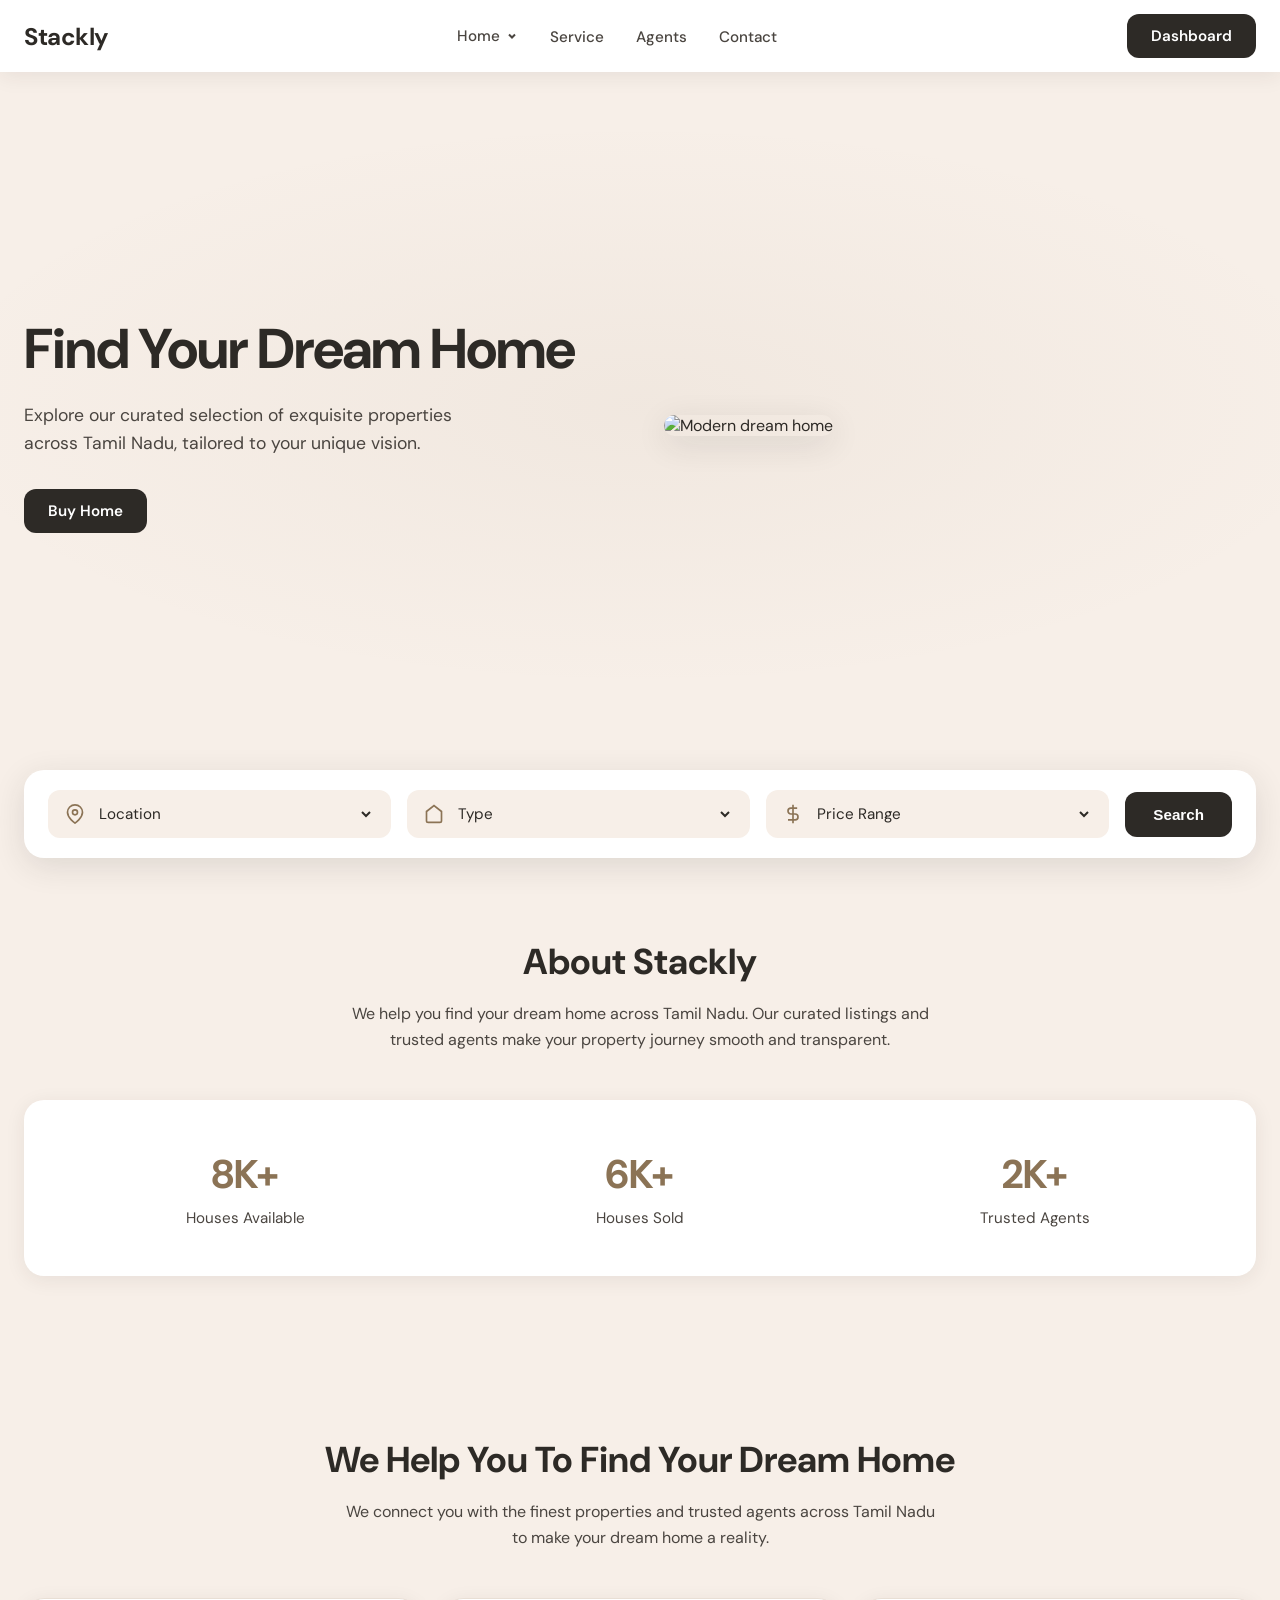
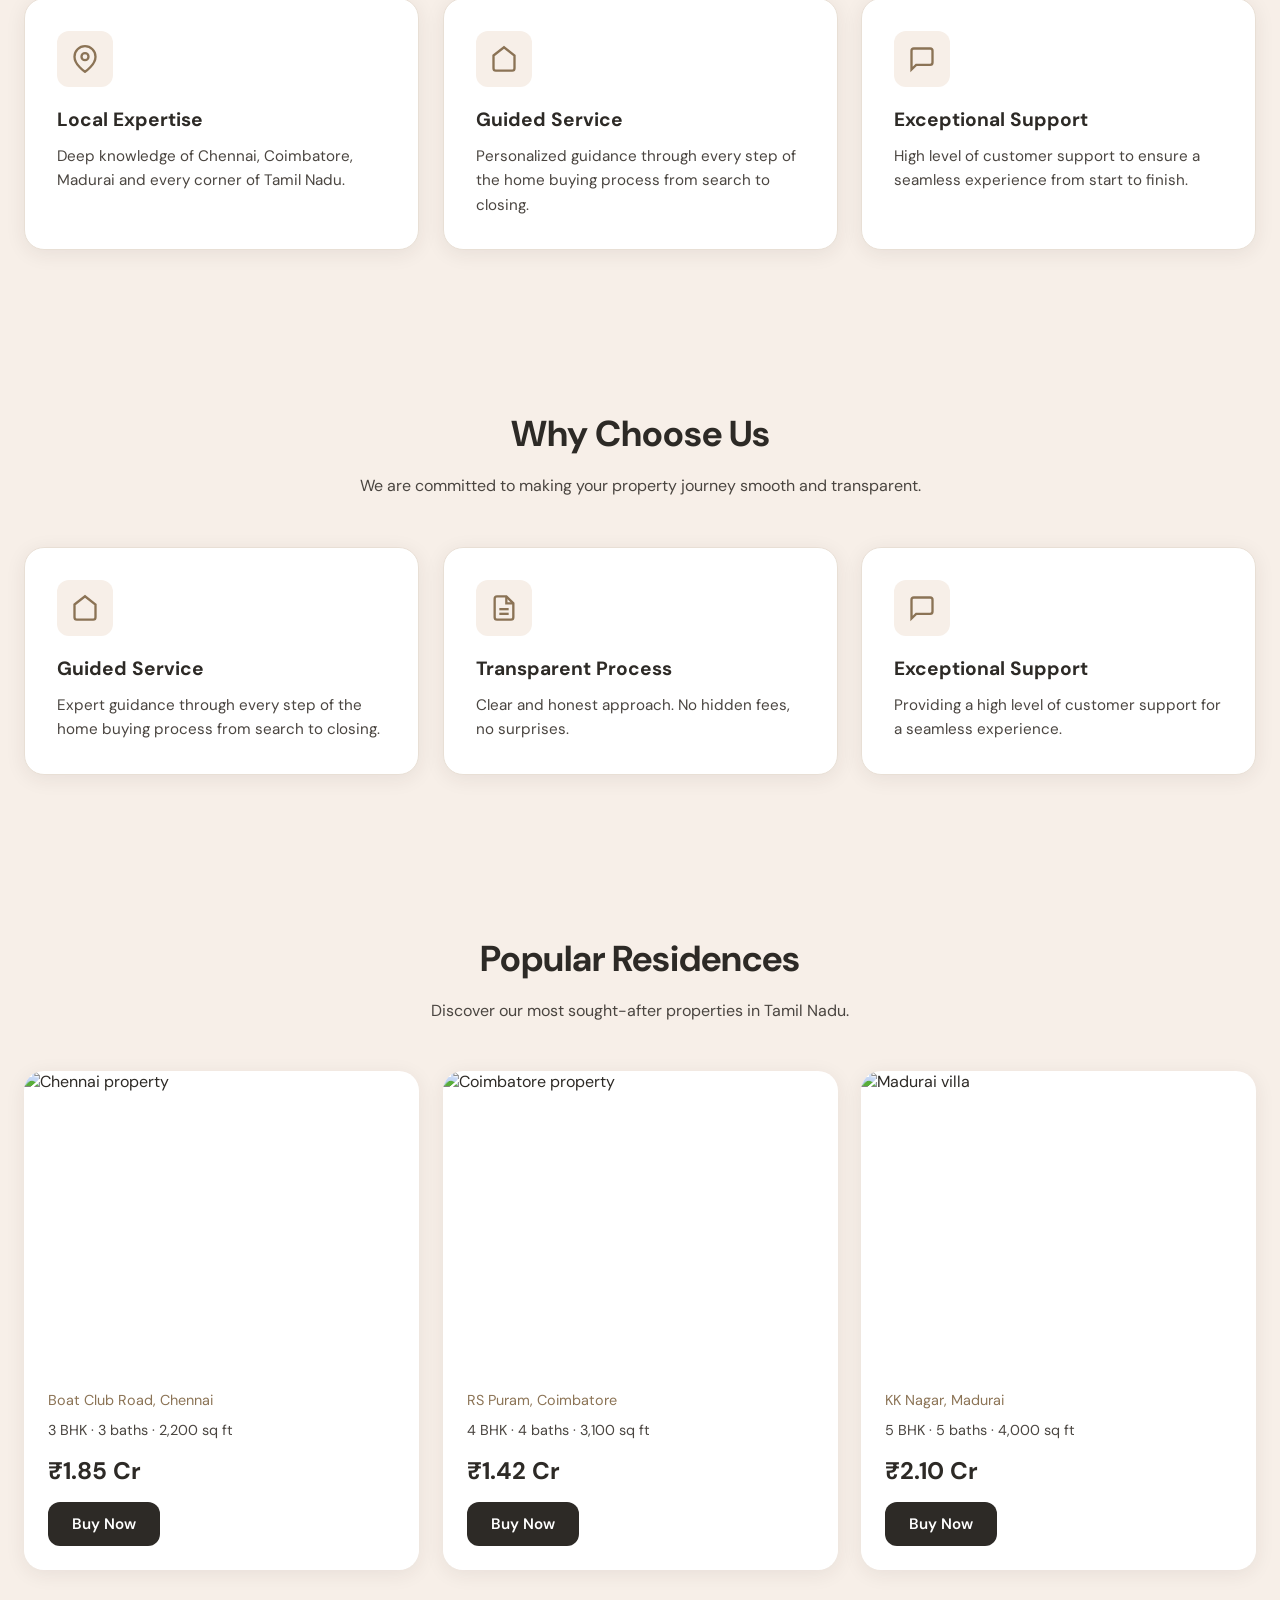
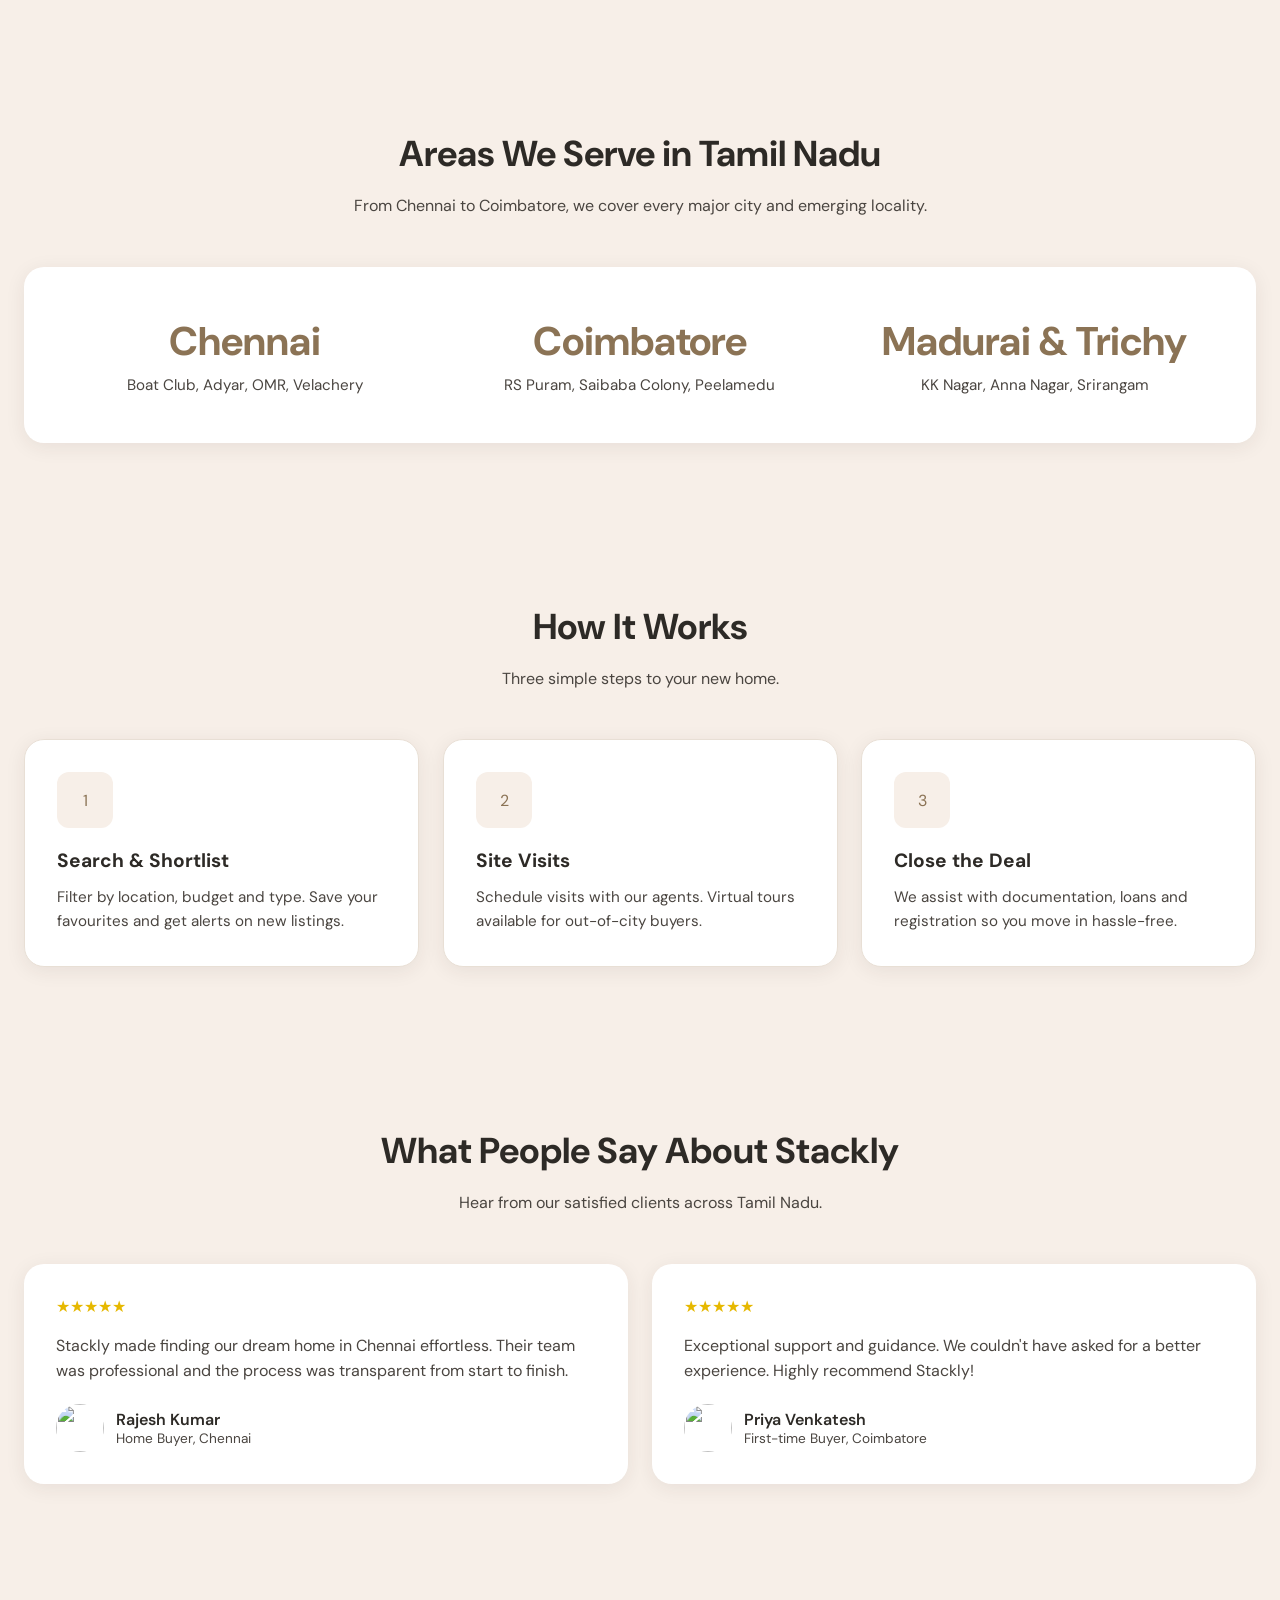
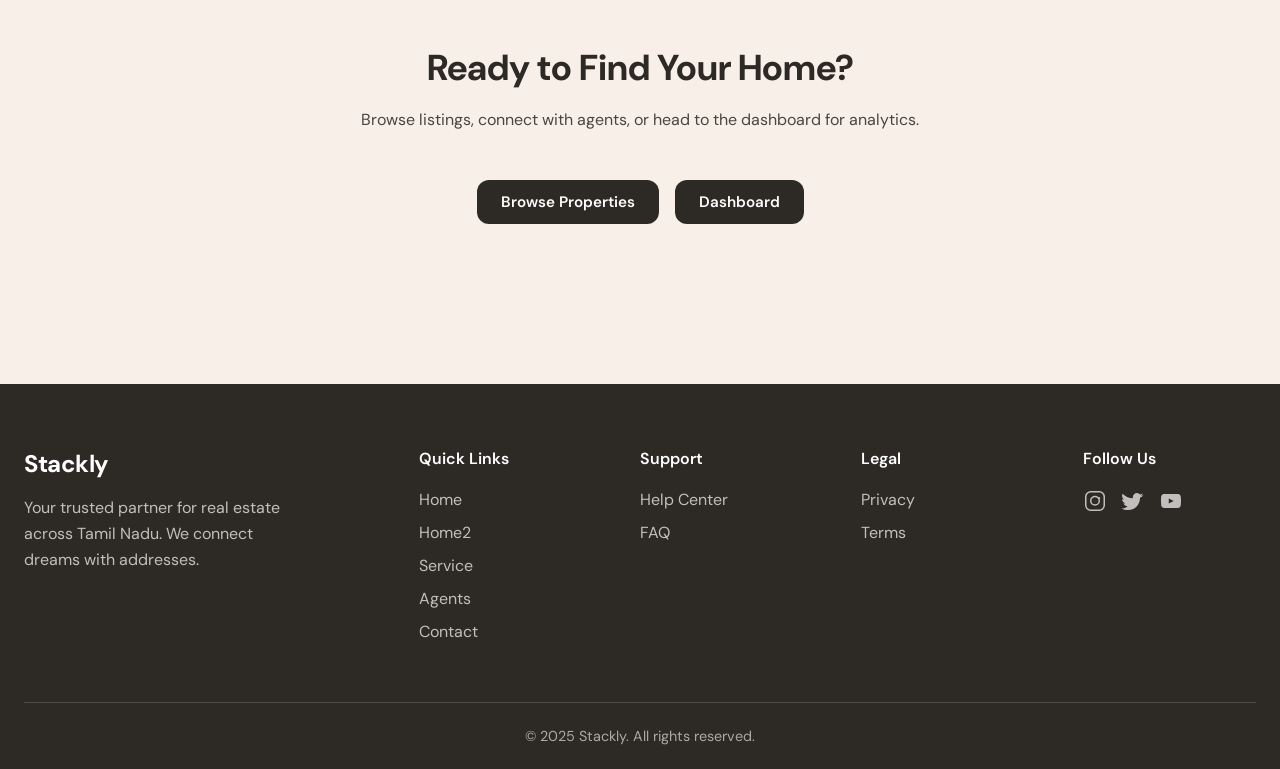
==== index.html @ 7dcb899b "initial commit" ====
<!DOCTYPE html>
<html lang="en">
<head>
  <meta charset="UTF-8">
  <meta name="viewport" content="width=device-width, initial-scale=1.0">
  <title>Stackly</title>
  <link rel="stylesheet" href="css/styles.css">
</head>
<body>
  <header class="header">
    <nav class="nav-container">
      <a href="index.html" class="logo">Stackly</a>
      <ul class="nav-links">
        <li class="nav-dropdown">
          <button type="button" class="nav-dropdown-trigger" aria-expanded="false" aria-haspopup="true">
            Home
            <svg width="12" height="12" viewBox="0 0 12 12" fill="none" stroke="currentColor" stroke-width="2">
              <path d="M3 4.5L6 7.5L9 4.5"/>
            </svg>
          </button>
          <ul class="nav-dropdown-menu" role="menu">
            <li><a href="index.html" role="menuitem">Home</a></li>
            <li><a href="home2.html" role="menuitem">Home2</a></li>
          </ul>
        </li>
        <li><a href="service.html">Service</a></li>
        <li><a href="agents.html">Agents</a></li>
        <li><a href="contact.html">Contact</a></li>
      </ul>
      <div class="nav-actions">
        <a href="dashboard.html" class="btn-primary">Dashboard</a>
      </div>
      <button type="button" class="menu-toggle" aria-label="Menu">
        <span></span><span></span><span></span>
      </button>
    </nav>
  </header>

  <main>
    <section class="hero" id="hero">
      <div class="hero-content">
        <h1>Find Your Dream Home</h1>
        <p>Explore our curated selection of exquisite properties across Tamil Nadu, tailored to your unique vision.</p>
        <a href="service.html" class="btn-primary">Buy Home</a>
      </div>
      <div class="hero-image-wrap">
        <img src="https://images.unsplash.com/photo-1600596542815-ffad4c1539a9?w=800&auto=format&fit=crop" alt="Modern dream home">
      </div>
    </section>

    <div class="search-bar-wrap">
      <div class="search-bar">
        <div class="field">
          <svg width="20" height="20" viewBox="0 0 24 24" fill="none" stroke="currentColor" stroke-width="2">
            <path d="M21 10c0 7-9 13-9 13s-9-6-9-13a9 9 0 0 1 18 0z"/><circle cx="12" cy="10" r="3"/>
          </svg>
          <select aria-label="Location">
            <option value="">Location</option>
            <option>Chennai</option>
            <option>Coimbatore</option>
            <option>Madurai</option>
            <option>Trichy</option>
            <option>Salem</option>
            <option>Erode</option>
          </select>
        </div>
        <div class="field">
          <svg width="20" height="20" viewBox="0 0 24 24" fill="none" stroke="currentColor" stroke-width="2">
            <path d="M3 9l9-7 9 7v11a2 2 0 0 1-2 2H5a2 2 0 0 1-2-2z"/>
          </svg>
          <select aria-label="Type">
            <option value="">Type</option>
            <option>House</option>
            <option>Apartment</option>
            <option>Villa</option>
          </select>
        </div>
        <div class="field">
          <svg width="20" height="20" viewBox="0 0 24 24" fill="none" stroke="currentColor" stroke-width="2">
            <line x1="12" y1="1" x2="12" y2="23"/><path d="M17 5H9.5a3.5 3.5 0 0 0 0 7h5a3.5 3.5 0 0 1 0 7H6"/>
          </svg>
          <select aria-label="Price Range">
            <option value="">Price Range</option>
            <option>₹25 Lakh - ₹50 Lakh</option>
            <option>₹50 Lakh - ₹1 Cr</option>
            <option>₹1 Cr - ₹2 Cr</option>
            <option>₹2 Cr+</option>
          </select>
        </div>
        <button type="button" class="btn-primary btn-search">Search</button>
      </div>
    </div>

    <section class="section reveal" id="about">
      <h2 class="section-title">About Stackly</h2>
      <p class="section-desc">We help you find your dream home across Tamil Nadu. Our curated listings and trusted agents make your property journey smooth and transparent.</p>
      <div class="stats-section">
        <div class="stat-item">
          <div class="stat-number">8K+</div>
          <div class="stat-label">Houses Available</div>
        </div>
        <div class="stat-item">
          <div class="stat-number">6K+</div>
          <div class="stat-label">Houses Sold</div>
        </div>
        <div class="stat-item">
          <div class="stat-number">2K+</div>
          <div class="stat-label">Trusted Agents</div>
        </div>
      </div>
    </section>

    <section class="section reveal" id="help">
      <h2 class="section-title">We Help You To Find Your Dream Home</h2>
      <p class="section-desc">We connect you with the finest properties and trusted agents across Tamil Nadu to make your dream home a reality.</p>
      <div class="features-grid">
        <div class="feature-card">
          <div class="icon-wrap">
            <svg width="28" height="28" viewBox="0 0 24 24" fill="none" stroke="currentColor" stroke-width="2">
              <path d="M21 10c0 7-9 13-9 13s-9-6-9-13a9 9 0 0 1 18 0z"/><circle cx="12" cy="10" r="3"/>
            </svg>
          </div>
          <h3>Local Expertise</h3>
          <p>Deep knowledge of Chennai, Coimbatore, Madurai and every corner of Tamil Nadu.</p>
        </div>
        <div class="feature-card">
          <div class="icon-wrap">
            <svg width="28" height="28" viewBox="0 0 24 24" fill="none" stroke="currentColor" stroke-width="2">
              <path d="M3 9l9-7 9 7v11a2 2 0 0 1-2 2H5a2 2 0 0 1-2-2z"/>
            </svg>
          </div>
          <h3>Guided Service</h3>
          <p>Personalized guidance through every step of the home buying process from search to closing.</p>
        </div>
        <div class="feature-card">
          <div class="icon-wrap">
            <svg width="28" height="28" viewBox="0 0 24 24" fill="none" stroke="currentColor" stroke-width="2">
              <path d="M21 15a2 2 0 0 1-2 2H7l-4 4V5a2 2 0 0 1 2-2h14a2 2 0 0 1 2 2z"/>
            </svg>
          </div>
          <h3>Exceptional Support</h3>
          <p>High level of customer support to ensure a seamless experience from start to finish.</p>
        </div>
      </div>
    </section>

    <section class="section reveal" id="why">
      <h2 class="section-title">Why Choose Us</h2>
      <p class="section-desc">We are committed to making your property journey smooth and transparent.</p>
      <div class="features-grid">
        <div class="feature-card">
          <div class="icon-wrap">
            <svg width="28" height="28" viewBox="0 0 24 24" fill="none" stroke="currentColor" stroke-width="2">
              <path d="M3 9l9-7 9 7v11a2 2 0 0 1-2 2H5a2 2 0 0 1-2-2z"/>
            </svg>
          </div>
          <h3>Guided Service</h3>
          <p>Expert guidance through every step of the home buying process from search to closing.</p>
        </div>
        <div class="feature-card">
          <div class="icon-wrap">
            <svg width="28" height="28" viewBox="0 0 24 24" fill="none" stroke="currentColor" stroke-width="2">
              <path d="M14 2H6a2 2 0 0 0-2 2v16a2 2 0 0 0 2 2h12a2 2 0 0 0 2-2V8z"/><path d="M14 2v6h6"/><path d="M16 13H8"/><path d="M16 17H8"/>
            </svg>
          </div>
          <h3>Transparent Process</h3>
          <p>Clear and honest approach. No hidden fees, no surprises.</p>
        </div>
        <div class="feature-card">
          <div class="icon-wrap">
            <svg width="28" height="28" viewBox="0 0 24 24" fill="none" stroke="currentColor" stroke-width="2">
              <path d="M21 15a2 2 0 0 1-2 2H7l-4 4V5a2 2 0 0 1 2-2h14a2 2 0 0 1 2 2z"/>
            </svg>
          </div>
          <h3>Exceptional Support</h3>
          <p>Providing a high level of customer support for a seamless experience.</p>
        </div>
      </div>
    </section>

    <section class="section reveal" id="residences">
      <h2 class="section-title">Popular Residences</h2>
      <p class="section-desc">Discover our most sought-after properties in Tamil Nadu.</p>
      <div class="properties-grid">
        <article class="property-card">
          <div class="img-wrap">
            <img src="https://images.unsplash.com/photo-1613490493576-7fde63acd811?w=600&auto=format&fit=crop" alt="Chennai property">
          </div>
          <div class="content">
            <div class="location">Boat Club Road, Chennai</div>
            <div class="specs">3 BHK · 3 baths · 2,200 sq ft</div>
            <div class="price">₹1.85 Cr</div>
            <a href="service.html" class="btn-primary">Buy Now</a>
          </div>
        </article>
        <article class="property-card">
          <div class="img-wrap">
            <img src="https://images.unsplash.com/photo-1600585154340-be6161a56a0c?w=600&auto=format&fit=crop" alt="Coimbatore property">
          </div>
          <div class="content">
            <div class="location">RS Puram, Coimbatore</div>
            <div class="specs">4 BHK · 4 baths · 3,100 sq ft</div>
            <div class="price">₹1.42 Cr</div>
            <a href="service.html" class="btn-primary">Buy Now</a>
          </div>
        </article>
        <article class="property-card">
          <div class="img-wrap">
            <img src="https://images.unsplash.com/photo-1600047509807-ba8f99d2cdde?w=600&auto=format&fit=crop" alt="Madurai villa">
          </div>
          <div class="content">
            <div class="location">KK Nagar, Madurai</div>
            <div class="specs">5 BHK · 5 baths · 4,000 sq ft</div>
            <div class="price">₹2.10 Cr</div>
            <a href="service.html" class="btn-primary">Buy Now</a>
          </div>
        </article>
      </div>
    </section>

    <section class="section reveal" id="areas">
      <h2 class="section-title">Areas We Serve in Tamil Nadu</h2>
      <p class="section-desc">From Chennai to Coimbatore, we cover every major city and emerging locality.</p>
      <div class="stats-section">
        <div class="stat-item">
          <div class="stat-number">Chennai</div>
          <div class="stat-label">Boat Club, Adyar, OMR, Velachery</div>
        </div>
        <div class="stat-item">
          <div class="stat-number">Coimbatore</div>
          <div class="stat-label">RS Puram, Saibaba Colony, Peelamedu</div>
        </div>
        <div class="stat-item">
          <div class="stat-number">Madurai & Trichy</div>
          <div class="stat-label">KK Nagar, Anna Nagar, Srirangam</div>
        </div>
      </div>
    </section>

    <section class="section reveal" id="how-it-works">
      <h2 class="section-title">How It Works</h2>
      <p class="section-desc">Three simple steps to your new home.</p>
      <div class="features-grid">
        <div class="feature-card">
          <div class="icon-wrap">1</div>
          <h3>Search & Shortlist</h3>
          <p>Filter by location, budget and type. Save your favourites and get alerts on new listings.</p>
        </div>
        <div class="feature-card">
          <div class="icon-wrap">2</div>
          <h3>Site Visits</h3>
          <p>Schedule visits with our agents. Virtual tours available for out-of-city buyers.</p>
        </div>
        <div class="feature-card">
          <div class="icon-wrap">3</div>
          <h3>Close the Deal</h3>
          <p>We assist with documentation, loans and registration so you move in hassle-free.</p>
        </div>
      </div>
    </section>

    <section class="section reveal" id="testimonials">
      <h2 class="section-title">What People Say About Stackly</h2>
      <p class="section-desc">Hear from our satisfied clients across Tamil Nadu.</p>
      <div class="testimonials-grid">
        <div class="testimonial-card">
          <div class="stars">★★★★★</div>
          <p>Stackly made finding our dream home in Chennai effortless. Their team was professional and the process was transparent from start to finish.</p>
          <div class="author">
            <img src="https://images.unsplash.com/photo-1507003211169-0a1dd7228f2d?w=96&h=96&fit=crop&crop=face" alt="">
            <div>
              <div class="name">Rajesh Kumar</div>
              <div class="role">Home Buyer, Chennai</div>
            </div>
          </div>
        </div>
        <div class="testimonial-card">
          <div class="stars">★★★★★</div>
          <p>Exceptional support and guidance. We couldn't have asked for a better experience. Highly recommend Stackly!</p>
          <div class="author">
            <img src="https://images.unsplash.com/photo-1494790108377-be9c29b29330?w=96&h=96&fit=crop&crop=face" alt="">
            <div>
              <div class="name">Priya Venkatesh</div>
              <div class="role">First-time Buyer, Coimbatore</div>
            </div>
          </div>
        </div>
      </div>
    </section>

    <section class="section reveal" id="cta">
      <h2 class="section-title">Ready to Find Your Home?</h2>
      <p class="section-desc">Browse listings, connect with agents, or head to the dashboard for analytics.</p>
      <div style="display: flex; gap: 16px; justify-content: center; flex-wrap: wrap;">
        <a href="service.html" class="btn-primary">Browse Properties</a>
        <a href="dashboard.html" class="btn-primary">Dashboard</a>
      </div>
    </section>
  </main>

  <footer class="footer">
    <div class="footer-inner">
      <div class="footer-grid">
        <div class="footer-brand">
          <a href="index.html" class="logo">Stackly</a>
          <p>Your trusted partner for real estate across Tamil Nadu. We connect dreams with addresses.</p>
        </div>
        <div class="footer-col">
          <h4>Quick Links</h4>
          <ul>
            <li><a href="index.html">Home</a></li>
            <li><a href="home2.html">Home2</a></li>
            <li><a href="service.html">Service</a></li>
            <li><a href="agents.html">Agents</a></li>
            <li><a href="contact.html">Contact</a></li>
          </ul>
        </div>
        <div class="footer-col">
          <h4>Support</h4>
          <ul>
            <li><a href="contact.html">Help Center</a></li>
            <li><a href="contact.html">FAQ</a></li>
          </ul>
        </div>
        <div class="footer-col">
          <h4>Legal</h4>
          <ul>
            <li><a href="404.html">Privacy</a></li>
            <li><a href="404.html">Terms</a></li>
          </ul>
        </div>
          <div class="footer-col">
            <h4>Follow Us</h4>
            <div class="footer-social">
              <a href="404.html" title="Instagram" class="social-icon" style="margin-right:10px;">
                <svg width="24" height="24" fill="currentColor" viewBox="0 0 24 24"><path d="M7.75 2h8.5A5.75 5.75 0 0 1 22 7.75v8.5A5.75 5.75 0 0 1 16.25 22h-8.5A5.75 5.75 0 0 1 2 16.25v-8.5A5.75 5.75 0 0 1 7.75 2zm0 1.5A4.25 4.25 0 0 0 3.5 7.75v8.5A4.25 4.25 0 0 0 7.75 20.5h8.5A4.25 4.25 0 0 0 20.5 16.25v-8.5A4.25 4.25 0 0 0 16.25 3.5h-8.5zm4.25 3.25a5 5 0 1 1 0 10 5 5 0 0 1 0-10zm0 1.5a3.5 3.5 0 1 0 0 7 3.5 3.5 0 0 0 0-7zm5.25.75a1 1 0 1 1-2 0 1 1 0 0 1 2 0z"/></svg>
              </a>
              <a href="404.html" title="Twitter" class="social-icon" style="margin-right:10px;">
                <svg width="24" height="24" fill="currentColor" viewBox="0 0 24 24"><path d="M22.46 6c-.77.35-1.6.59-2.47.7a4.3 4.3 0 0 0 1.88-2.37c-.83.5-1.75.87-2.72 1.07A4.28 4.28 0 0 0 16.11 4c-2.37 0-4.29 1.92-4.29 4.29 0 .34.04.67.11.99C7.69 9.13 4.07 7.38 1.64 4.7c-.37.64-.58 1.38-.58 2.17 0 1.5.76 2.82 1.92 3.59-.71-.02-1.38-.22-1.97-.54v.05c0 2.1 1.5 3.85 3.5 4.25-.37.1-.76.16-1.16.16-.28 0-.55-.03-.81-.08.56 1.74 2.18 3.01 4.1 3.05A8.6 8.6 0 0 1 2 19.54c-.56 0-1.11-.03-1.65-.1A12.13 12.13 0 0 0 7.29 21c7.55 0 11.69-6.26 11.69-11.69 0-.18-.01-.36-.02-.54A8.18 8.18 0 0 0 22.46 6z"/></svg>
              </a>
              <a href="404.html" title="YouTube" class="social-icon">
                <svg width="24" height="24" fill="currentColor" viewBox="0 0 24 24"><path d="M21.8 8.001s-.2-1.4-.8-2c-.7-.8-1.5-.8-1.9-.9C15.6 4.999 12 5 12 5h-.1s-3.6-.001-7.1.101c-.4.1-1.2.1-1.9.9-.6.6-.8 2-.8 2S2 9.6 2 11.2v1.6c0 1.6.2 3.2.2 3.2s.2 1.4.8 2c.7.8 1.5.8 1.9.9 3.5.1 7.1.1 7.1.1s3.6 0 7.1-.1c.4-.1 1.2-.1 1.9-.9.6-.6.8-2 .8-2s.2-1.6.2-3.2v-1.6c0-1.6-.2-3.2-.2-3.2zM9.75 14.5v-5l5 2.5-5 2.5z"/></svg>
              </a>
            </div>
          </div>
      </div>
      <div class="footer-bottom">
        &copy; 2025 Stackly. All rights reserved.
      </div>
    </div>
  </footer>

  <script src="js/main.js"></script>
</body>
</html>
---- css/styles.css ----
/* Stackly Real Estate - Main Styles with Advanced Animations */
@import url('https://fonts.googleapis.com/css2?family=DM+Sans:wght@400;500;600;700&display=swap');

:root {
  --color-bg: #F7EFE8;
  --color-white: #ffffff;
  --color-dark: #2d2a26;
  --color-dark-soft: #4a4540;
  --color-accent: #8b7355;
  --color-border: #e8dfd5;
  --shadow-soft: 0 4px 20px rgba(45, 42, 38, 0.08);
  --shadow-medium: 0 8px 32px rgba(45, 42, 38, 0.12);
  --radius: 12px;
  --radius-lg: 20px;
  --transition: 0.4s cubic-bezier(0.4, 0, 0.2, 1);
}

* {
  margin: 0;
  padding: 0;
  box-sizing: border-box;
}

html {
  scroll-behavior: smooth;
}

body {
  font-family: 'DM Sans', sans-serif;
  background: var(--color-bg);
  color: var(--color-dark);
  overflow-x: hidden;
}

/* ========== HEADER & NAV ========== */
.header {
  position: fixed;
  top: 0;
  left: 0;
  right: 0;
  z-index: 1000;
  background: var(--color-white);
  box-shadow: var(--shadow-soft);
  transform: translateY(0);
  transition: transform var(--transition), box-shadow var(--transition);
}

.header.hidden {
  transform: translateY(-100%);
}

.header.scrolled {
  box-shadow: var(--shadow-medium);
}

.nav-container {
  max-width: 1280px;
  margin: 0 auto;
  padding: 0 24px;
  display: flex;
  align-items: center;
  justify-content: space-between;
  height: 72px;
}

.logo {
  font-size: 1.5rem;
  font-weight: 700;
  color: var(--color-dark);
  text-decoration: none;
  letter-spacing: -0.02em;
  transition: transform var(--transition), color var(--transition);
}

.logo:hover {
  color: var(--color-accent);
  transform: scale(1.02);
}

.nav-links {
  display: flex;
  align-items: center;
  gap: 32px;
  list-style: none;
}

.nav-links a {
  text-decoration: none;
  color: var(--color-dark-soft);
  font-weight: 500;
  font-size: 0.95rem;
  position: relative;
  transition: color var(--transition);
}

.nav-links a::after {
  content: '';
  position: absolute;
  bottom: -4px;
  left: 0;
  width: 0;
  height: 2px;
  background: var(--color-accent);
  transition: width var(--transition);
}

.nav-links a:hover {
  color: var(--color-dark);
}

.nav-links a:hover::after {
  width: 100%;
}

/* Dropdown */
.nav-dropdown {
  position: relative;
}

.nav-dropdown-trigger {
  display: flex;
  align-items: center;
  gap: 6px;
  cursor: pointer;
  background: none;
  border: none;
  font-family: inherit;
  font-size: 0.95rem;
  font-weight: 500;
  color: var(--color-dark-soft);
}

.nav-dropdown-trigger svg {
  transition: transform var(--transition);
}

.nav-dropdown.open .nav-dropdown-trigger svg {
  transform: rotate(180deg);
}

.nav-dropdown-menu {
  position: absolute;
  top: 100%;
  left: 0;
  margin-top: 8px;
  min-width: 160px;
  background: var(--color-white);
  border-radius: var(--radius);
  box-shadow: var(--shadow-medium);
  padding: 8px 0;
  opacity: 0;
  visibility: hidden;
  transform: translateY(-10px);
  transition: opacity var(--transition), transform var(--transition), visibility var(--transition);
  list-style: none;
}

.nav-dropdown.open .nav-dropdown-menu {
  opacity: 1;
  visibility: visible;
  transform: translateY(0);
}

.nav-dropdown-menu a {
  display: block;
  padding: 10px 20px;
  color: var(--color-dark-soft);
  text-decoration: none;
  transition: background 0.2s, color 0.2s;
}

.nav-dropdown-menu a:hover {
  background: var(--color-bg);
  color: var(--color-dark);
}

.nav-actions {
  display: flex;
  align-items: center;
  gap: 16px;
}

.icon-btn {
  width: 40px;
  height: 40px;
  border: none;
  background: var(--color-bg);
  border-radius: 50%;
  cursor: pointer;
  display: flex;
  align-items: center;
  justify-content: center;
  transition: transform var(--transition), background var(--transition);
}

.icon-btn:hover {
  background: var(--color-accent);
  color: var(--color-white);
  transform: scale(1.08);
}

.btn-primary {
  display: inline-flex;
  align-items: center;
  justify-content: center;
  padding: 12px 24px;
  background: var(--color-dark);
  color: var(--color-white) !important;
  font-weight: 600;
  font-size: 0.95rem;
  border: none;
  border-radius: var(--radius);
  cursor: pointer;
  text-decoration: none;
  transition: transform var(--transition), box-shadow var(--transition), background var(--transition);
}

.btn-primary:hover {
  background: var(--color-dark-soft);
  transform: translateY(-2px);
  box-shadow: var(--shadow-medium);
}

/* Mobile menu */
.menu-toggle {
  display: none;
  flex-direction: column;
  gap: 6px;
  background: none;
  border: none;
  cursor: pointer;
  padding: 8px;
}

.menu-toggle span {
  width: 24px;
  height: 2px;
  background: var(--color-dark);
  transition: transform var(--transition), opacity var(--transition);
}

.menu-toggle.active span:nth-child(1) {
  transform: rotate(45deg) translate(5px, 5px);
}

.menu-toggle.active span:nth-child(2) {
  opacity: 0;
}

.menu-toggle.active span:nth-child(3) {
  transform: rotate(-45deg) translate(5px, -5px);
}

/* ========== HERO ========== */
.hero {
  min-height: 90vh;
  display: grid;
  grid-template-columns: 1fr 1fr;
  align-items: center;
  gap: 48px;
  max-width: 1280px;
  margin: 0 auto;
  padding: 120px 24px 80px;
  position: relative;
}

.hero-content {
  animation: fadeSlideUp 1s cubic-bezier(0.4, 0, 0.2, 1) forwards;
}

.hero-content h1 {
  font-size: clamp(2.5rem, 5vw, 3.5rem);
  font-weight: 700;
  line-height: 1.15;
  color: var(--color-dark);
  margin-bottom: 20px;
  letter-spacing: -0.02em;
  opacity: 0;
  animation: fadeSlideUp 0.8s 0.2s cubic-bezier(0.4, 0, 0.2, 1) forwards;
}

.hero-content p {
  font-size: 1.1rem;
  color: var(--color-dark-soft);
  line-height: 1.6;
  margin-bottom: 32px;
  max-width: 480px;
  opacity: 0;
  animation: fadeSlideUp 0.8s 0.4s cubic-bezier(0.4, 0, 0.2, 1) forwards;
}

.hero-content .btn-primary {
  opacity: 0;
  animation: fadeSlideUp 0.8s 0.6s cubic-bezier(0.4, 0, 0.2, 1) forwards;
}

.hero-image-wrap {
  position: relative;
  animation: fadeSlideLeft 1s 0.3s cubic-bezier(0.4, 0, 0.2, 1) forwards;
  opacity: 0;
}

.hero-image-wrap img {
  width: 100%;
  height: auto;
  border-radius: var(--radius-lg);
  box-shadow: var(--shadow-medium);
  object-fit: cover;
}

@keyframes fadeSlideUp {
  from {
    opacity: 0;
    transform: translateY(30px);
  }
  to {
    opacity: 1;
    transform: translateY(0);
  }
}

@keyframes fadeSlideLeft {
  from {
    opacity: 0;
    transform: translateX(40px);
  }
  to {
    opacity: 1;
    transform: translateX(0);
  }
}

/* ========== SEARCH BAR ========== */
.search-bar-wrap {
  max-width: 1280px;
  margin: -40px auto 0;
  padding: 0 24px;
  position: relative;
  z-index: 10;
  animation: floatUp 0.8s 0.8s cubic-bezier(0.4, 0, 0.2, 1) forwards;
  opacity: 0;
}

@keyframes floatUp {
  from {
    opacity: 0;
    transform: translateY(20px);
  }
  to {
    opacity: 1;
    transform: translateY(0);
  }
}

.search-bar {
  display: flex;
  align-items: center;
  gap: 16px;
  background: var(--color-white);
  padding: 20px 24px;
  border-radius: var(--radius-lg);
  box-shadow: var(--shadow-medium);
  flex-wrap: wrap;
}

.search-bar .field {
  flex: 1;
  min-width: 140px;
  display: flex;
  align-items: center;
  gap: 10px;
  padding: 12px 16px;
  background: var(--color-bg);
  border-radius: var(--radius);
  border: 1px solid transparent;
  transition: border-color var(--transition), box-shadow var(--transition);
}

.search-bar .field:focus-within {
  border-color: var(--color-accent);
  box-shadow: 0 0 0 3px rgba(139, 115, 85, 0.15);
}

.search-bar .field svg {
  flex-shrink: 0;
  color: var(--color-accent);
}

.search-bar .field select,
.search-bar .field input {
  flex: 1;
  border: none;
  background: none;
  font-family: inherit;
  font-size: 0.95rem;
  color: var(--color-dark);
  outline: none;
}

.search-bar .btn-search {
  padding: 14px 28px;
  white-space: nowrap;
}

/* ========== SECTIONS ========== */
.section {
  max-width: 1280px;
  margin: 0 auto;
  padding: 80px 24px;
}

.section-title {
  font-size: clamp(1.75rem, 3vw, 2.25rem);
  font-weight: 700;
  color: var(--color-dark);
  margin-bottom: 16px;
  text-align: center;
}

.section-desc {
  text-align: center;
  color: var(--color-dark-soft);
  max-width: 600px;
  margin: 0 auto 48px;
  line-height: 1.6;
}

/* Stats section */
.stats-section {
  background: var(--color-white);
  border-radius: var(--radius-lg);
  padding: 48px;
  display: grid;
  grid-template-columns: repeat(3, 1fr);
  gap: 48px;
  box-shadow: var(--shadow-soft);
}

.stat-item {
  text-align: center;
  animation: scaleIn 0.6s cubic-bezier(0.4, 0, 0.2, 1) backwards;
}

.stat-item:nth-child(1) { animation-delay: 0.1s; }
.stat-item:nth-child(2) { animation-delay: 0.2s; }
.stat-item:nth-child(3) { animation-delay: 0.3s; }

.stat-number {
  font-size: 2.5rem;
  font-weight: 700;
  color: var(--color-accent);
  margin-bottom: 8px;
}

.stat-label {
  font-size: 0.95rem;
  color: var(--color-dark-soft);
}

@keyframes scaleIn {
  from {
    opacity: 0;
    transform: scale(0.9);
  }
  to {
    opacity: 1;
    transform: scale(1);
  }
}

/* Why Choose Us - Cards */
.features-grid {
  display: grid;
  grid-template-columns: repeat(3, 1fr);
  gap: 24px;
}

.feature-card {
  background: var(--color-white);
  padding: 32px;
  border-radius: var(--radius-lg);
  box-shadow: var(--shadow-soft);
  transition: transform var(--transition), box-shadow var(--transition);
  border: 1px solid var(--color-border);
}

.feature-card:hover {
  transform: translateY(-8px);
  box-shadow: var(--shadow-medium);
}

.feature-card .icon-wrap {
  width: 56px;
  height: 56px;
  background: var(--color-bg);
  border-radius: var(--radius);
  display: flex;
  align-items: center;
  justify-content: center;
  margin-bottom: 20px;
  color: var(--color-accent);
}

.feature-card h3 {
  font-size: 1.2rem;
  margin-bottom: 12px;
  color: var(--color-dark);
}

.feature-card p {
  color: var(--color-dark-soft);
  line-height: 1.6;
  font-size: 0.95rem;
}

/* Property cards */
.properties-grid {
  display: grid;
  grid-template-columns: repeat(auto-fill, minmax(320px, 1fr));
  gap: 24px;
}

.property-card {
  background: var(--color-white);
  border-radius: var(--radius-lg);
  overflow: hidden;
  box-shadow: var(--shadow-soft);
  transition: transform var(--transition), box-shadow var(--transition);
}

.property-card:hover {
  transform: translateY(-6px) scale(1.02);
  box-shadow: var(--shadow-medium);
}

.property-card .img-wrap {
  position: relative;
  overflow: hidden;
  aspect-ratio: 4/3;
}

.property-card .img-wrap img {
  width: 100%;
  height: 100%;
  object-fit: cover;
  transition: transform 0.6s cubic-bezier(0.4, 0, 0.2, 1);
}

.property-card:hover .img-wrap img {
  transform: scale(1.08);
}

.property-card .content {
  padding: 24px;
}

.property-card .location {
  font-size: 0.9rem;
  color: var(--color-accent);
  margin-bottom: 12px;
}

.property-card .specs {
  display: flex;
  gap: 16px;
  margin-bottom: 16px;
  font-size: 0.9rem;
  color: var(--color-dark-soft);
}

.property-card .price {
  font-size: 1.5rem;
  font-weight: 700;
  color: var(--color-dark);
  margin-bottom: 16px;
}

/* Testimonials */
.testimonials-grid {
  display: grid;
  grid-template-columns: repeat(2, 1fr);
  gap: 24px;
}

.testimonial-card {
  background: var(--color-white);
  padding: 32px;
  border-radius: var(--radius-lg);
  box-shadow: var(--shadow-soft);
  transition: transform var(--transition);
}

.testimonial-card:hover {
  transform: translateY(-4px);
}

.testimonial-card .stars {
  color: #e6b800;
  margin-bottom: 16px;
}

.testimonial-card p {
  color: var(--color-dark-soft);
  line-height: 1.6;
  margin-bottom: 20px;
}

.testimonial-card .author {
  display: flex;
  align-items: center;
  gap: 12px;
}

.testimonial-card .author img {
  width: 48px;
  height: 48px;
  border-radius: 50%;
  object-fit: cover;
}

.testimonial-card .author .name {
  font-weight: 600;
  color: var(--color-dark);
}

.testimonial-card .author .role {
  font-size: 0.85rem;
  color: var(--color-dark-soft);
}

/* ========== FOOTER ========== */
.footer {
  background: var(--color-dark);
  color: var(--color-white);
  padding: 64px 24px 24px;
  margin-top: 80px;
}

.footer-inner {
  max-width: 1280px;
  margin: 0 auto;
}

.footer-grid {
  display: grid;
  grid-template-columns: 2fr 1fr 1fr 1fr 1fr;
  gap: 48px;
  margin-bottom: 48px;
}

.footer-brand .logo {
  color: var(--color-white);
  margin-bottom: 16px;
  display: inline-block;
}

.footer-brand p {
  color: rgba(255,255,255,0.7);
  line-height: 1.6;
  max-width: 280px;
}

.footer-col h4 {
  font-size: 1rem;
  font-weight: 600;
  margin-bottom: 20px;
  color: var(--color-white);
}

.footer-col ul {
  list-style: none;
}

.footer-col ul li {
  margin-bottom: 12px;
}

.footer-col a {
  color: rgba(255,255,255,0.7);
  text-decoration: none;
  transition: color var(--transition);
}

.footer-col a:hover {
  color: var(--color-white);
}

.footer-bottom {
  padding-top: 24px;
  border-top: 1px solid rgba(255,255,255,0.15);
  text-align: center;
  color: rgba(255,255,255,0.6);
  font-size: 0.9rem;
}

/* ========== DASHBOARD ========== */
.dashboard-page {
  padding-top: 100px;
  padding-bottom: 80px;
}

.dashboard-page h1 {
  text-align: center;
  margin-bottom: 48px;
  font-size: 2rem;
}

.charts-row {
  max-width: 1280px;
  margin: 0 auto;
  padding: 0 24px;
  display: grid;
  grid-template-columns: repeat(3, 1fr);
  gap: 24px;
}

.chart-card {
  background: var(--color-white);
  padding: 24px;
  border-radius: var(--radius-lg);
  box-shadow: var(--shadow-soft);
  height: 320px;
}

.chart-card h3 {
  font-size: 1.1rem;
  margin-bottom: 16px;
  color: var(--color-dark);
}

.chart-container {
  height: 240px;
  position: relative;
}

/* ========== 404 PAGE ========== */
.page-404 {
  min-height: 100vh;
  display: flex;
  flex-direction: column;
  align-items: center;
  justify-content: center;
  padding: 24px;
  text-align: center;
}

.page-404 h1 {
  font-size: clamp(4rem, 15vw, 8rem);
  color: var(--color-accent);
  margin-bottom: 16px;
  animation: pulse 2s ease-in-out infinite;
}

@keyframes pulse {
  0%, 100% { opacity: 1; }
  50% { opacity: 0.7; }
}

.page-404 p {
  font-size: 1.2rem;
  color: var(--color-dark-soft);
  margin-bottom: 32px;
}

/* ========== SCROLL ANIMATIONS ========== */
.reveal {
  opacity: 0;
  transform: translateY(30px);
  transition: opacity 0.8s cubic-bezier(0.4, 0, 0.2, 1), transform 0.8s cubic-bezier(0.4, 0, 0.2, 1);
}

.reveal.visible {
  opacity: 1;
  transform: translateY(0);
}

/* Staggered reveal delays */
.reveal.delay-1 { transition-delay: 0.1s; }
.reveal.delay-2 { transition-delay: 0.2s; }
.reveal.delay-3 { transition-delay: 0.3s; }
.reveal.delay-4 { transition-delay: 0.4s; }

/* Button press / ripple effect */
.btn-primary:active {
  transform: translateY(0) scale(0.98);
}

/* Hero background subtle animation */
.hero::before {
  content: '';
  position: absolute;
  top: 0;
  left: 0;
  right: 0;
  bottom: 0;
  background: radial-gradient(ellipse 80% 50% at 50% 50%, rgba(139, 115, 85, 0.06) 0%, transparent 70%);
  pointer-events: none;
  animation: bgPulse 8s ease-in-out infinite;
}

@keyframes bgPulse {
  0%, 100% { opacity: 1; }
  50% { opacity: 0.6; }
}

/* Card entrance when parent section is revealed */
.reveal .feature-card,
.reveal .property-card {
  opacity: 0;
}
.reveal.visible .feature-card,
.reveal.visible .property-card {
  animation: cardEntrance 0.6s cubic-bezier(0.34, 1.56, 0.64, 1) forwards;
}

.reveal.visible .feature-card:nth-child(1),
.reveal.visible .property-card:nth-child(1) { animation-delay: 0.1s; }
.reveal.visible .feature-card:nth-child(2),
.reveal.visible .property-card:nth-child(2) { animation-delay: 0.2s; }
.reveal.visible .feature-card:nth-child(3),
.reveal.visible .property-card:nth-child(3) { animation-delay: 0.3s; }
.reveal.visible .property-card:nth-child(4) { animation-delay: 0.4s; }

@keyframes cardEntrance {
  from {
    opacity: 0;
    transform: translateY(24px) rotateX(8deg);
  }
  to {
    opacity: 1;
    transform: translateY(0) rotateX(0);
  }
}

/* Image hover zoom with brightness */
.property-card .img-wrap::after {
  content: '';
  position: absolute;
  inset: 0;
  background: linear-gradient(to top, rgba(45, 42, 38, 0.2) 0%, transparent 50%);
  opacity: 0;
  transition: opacity var(--transition);
}

.property-card:hover .img-wrap::after {
  opacity: 1;
}

/* Focus visible for accessibility + animation */
a:focus-visible,
button:focus-visible {
  outline: 2px solid var(--color-accent);
  outline-offset: 2px;
}

/* Nav link underline draw animation on visible */
.reveal.visible .nav-links a::after {
  transition: width 0.5s cubic-bezier(0.4, 0, 0.2, 1);
}

/* Stat number count-up placeholder (can be driven by JS) */
.stat-number {
  display: inline-block;
  transition: transform 0.5s cubic-bezier(0.34, 1.56, 0.64, 1);
}

.stat-item:hover .stat-number {
  transform: scale(1.08);
}

/* ========== MEDIA QUERIES (from 320px) ========== */
@media (max-width: 320px) {
  .nav-container {
    padding: 0 12px;
  }
  .section, .hero {
    padding-left: 12px;
    padding-right: 12px;
  }
  .search-bar-wrap {
    padding: 0 12px;
  }
}

@media (max-width: 768px) {
  .menu-toggle {
    display: flex;
  }

  .nav-links {
    position: fixed;
    top: 72px;
    left: 0;
    right: 0;
    background: var(--color-white);
    flex-direction: column;
    padding: 24px;
    gap: 16px;
    box-shadow: var(--shadow-medium);
    transform: translateY(-120%);
    opacity: 0;
    visibility: hidden;
    transition: transform var(--transition), opacity var(--transition), visibility var(--transition);
  }

  .nav-links.open {
    transform: translateY(0);
    opacity: 1;
    visibility: visible;
  }

  .nav-actions .btn-primary {
    display: none;
  }

  .hero {
    grid-template-columns: 1fr;
    padding-top: 100px;
    text-align: center;
  }

  .hero-content p {
    margin-left: auto;
    margin-right: auto;
  }

  .hero-image-wrap {
    order: -1;
    max-height: 280px;
  }

  .hero-image-wrap img {
    max-height: 280px;
    object-fit: cover;
  }

  .search-bar {
    flex-direction: column;
  }

  .search-bar .field {
    width: 100%;
  }

  .search-bar .btn-search {
    width: 100%;
  }

  .stats-section {
    grid-template-columns: 1fr;
    gap: 32px;
    padding: 32px 24px;
  }

  .features-grid {
    grid-template-columns: 1fr;
  }

  .properties-grid {
    grid-template-columns: 1fr;
  }

  .testimonials-grid {
    grid-template-columns: 1fr;
  }

  .footer-grid {
    grid-template-columns: 1fr;
    gap: 32px;
    text-align: center;
  }

  .footer-brand p {
    margin: 0 auto;
  }

  .charts-row {
    grid-template-columns: 1fr;
  }

  .chart-card {
    height: 280px;
  }
}

@media (min-width: 769px) and (max-width: 1024px) {
  .hero {
    gap: 32px;
    padding: 100px 24px 60px;
  }

  .features-grid {
    grid-template-columns: repeat(2, 1fr);
  }

  .footer-grid {
    grid-template-columns: repeat(2, 1fr);
  }

  .charts-row {
    grid-template-columns: repeat(2, 1fr);
  }
}

@media (min-width: 1025px) {
  .nav-dropdown-menu {
    display: block;
  }
}
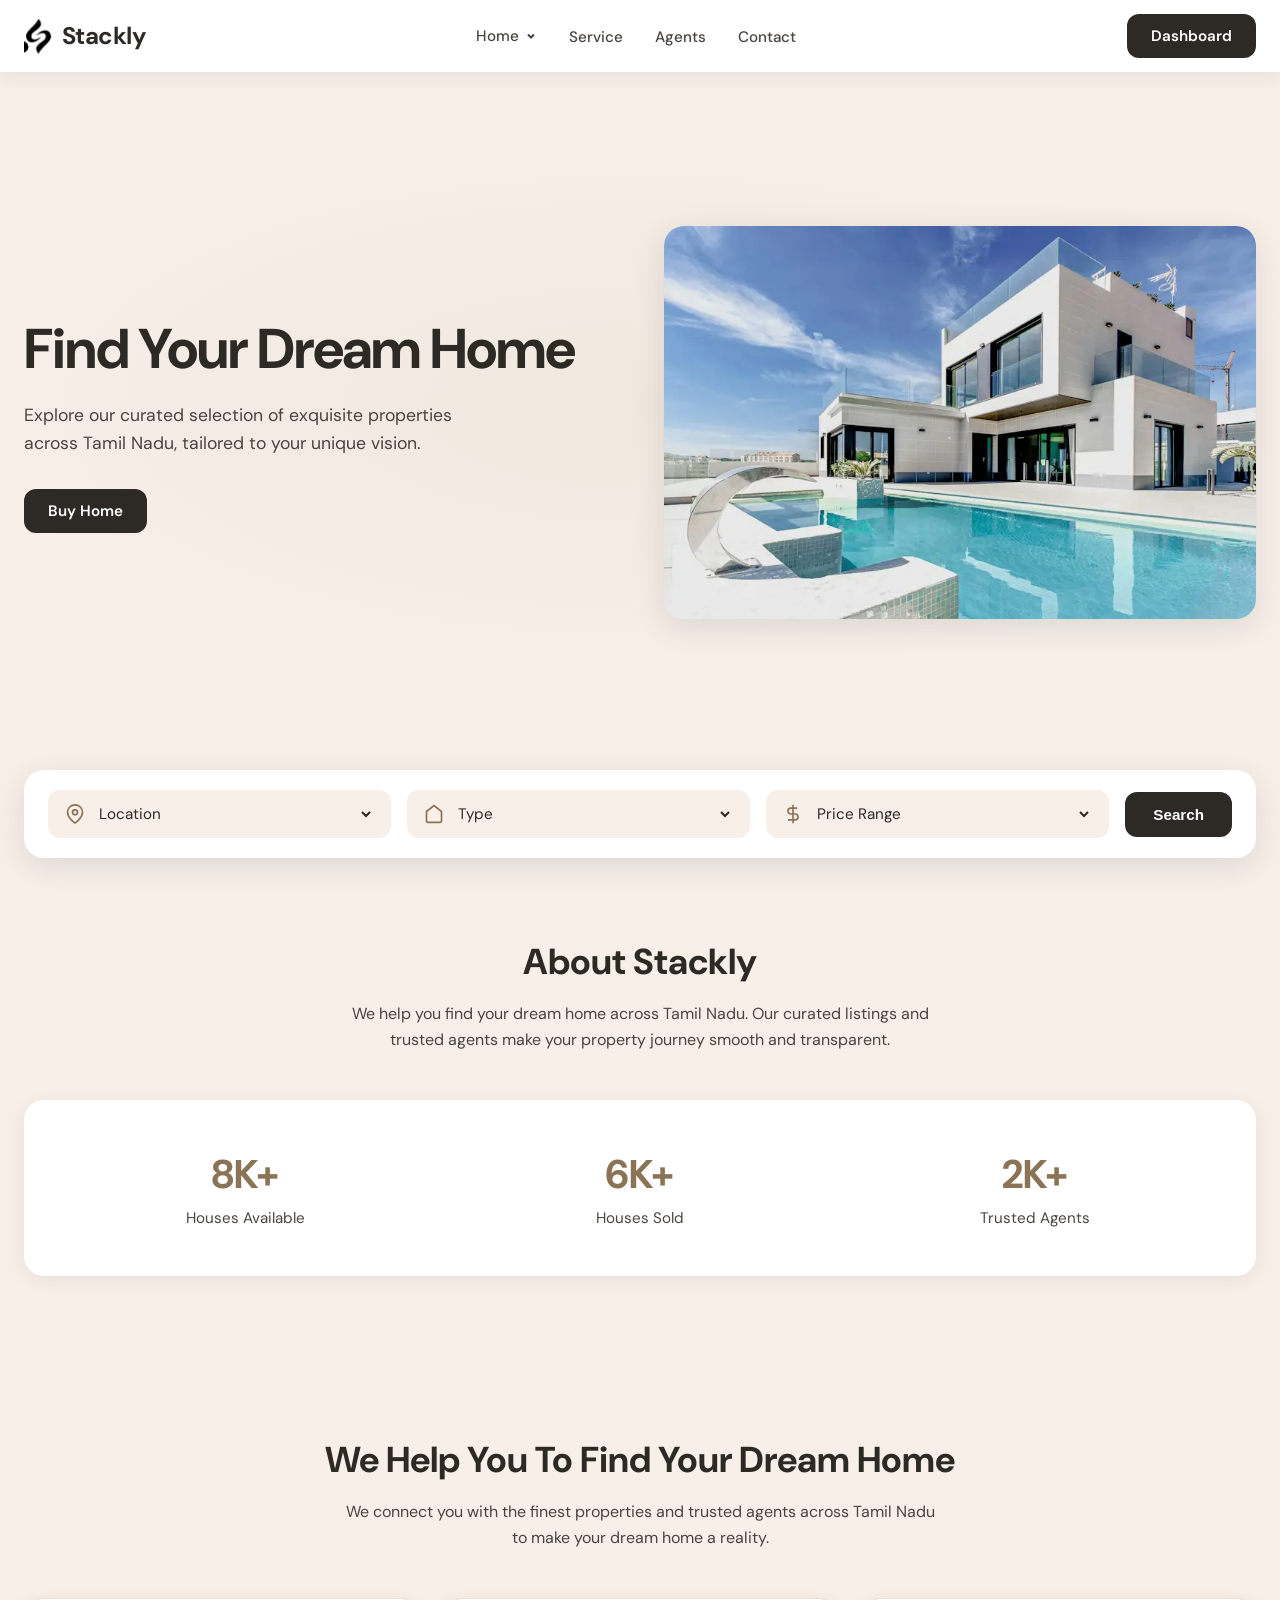
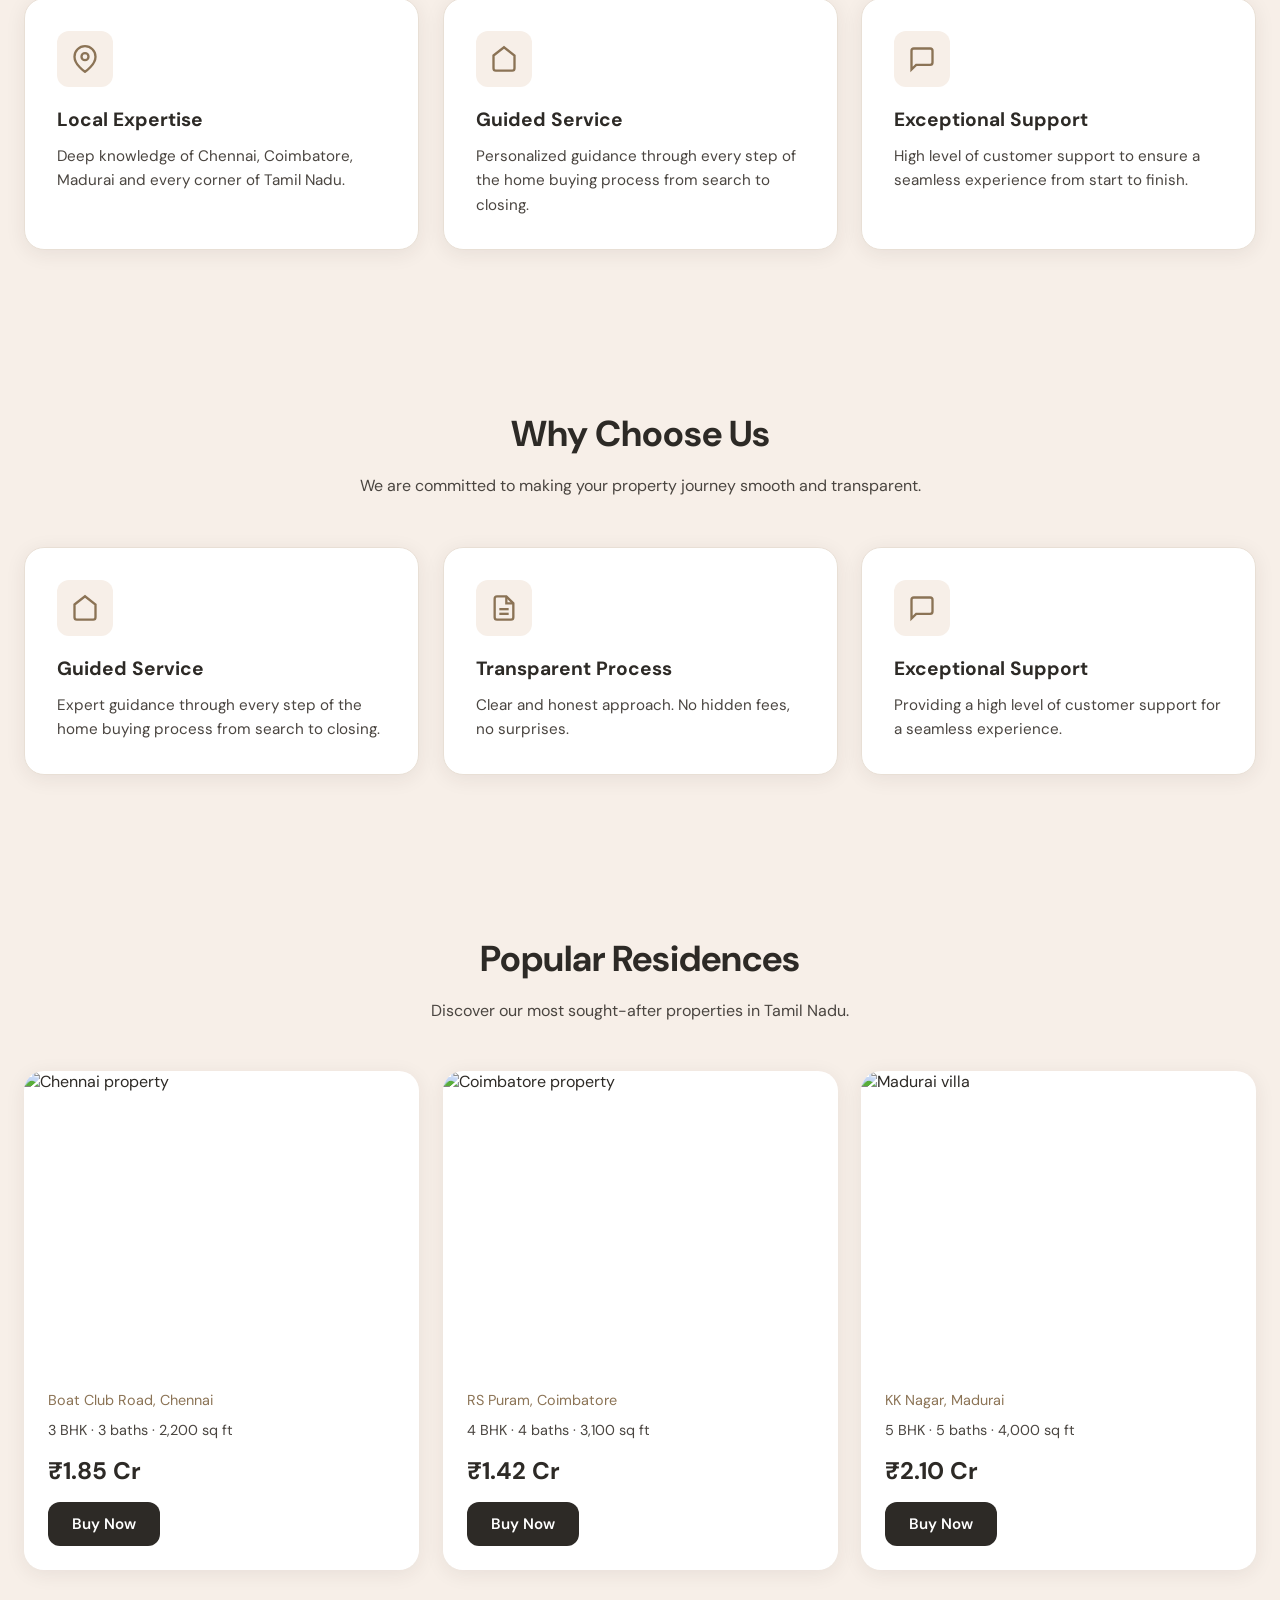
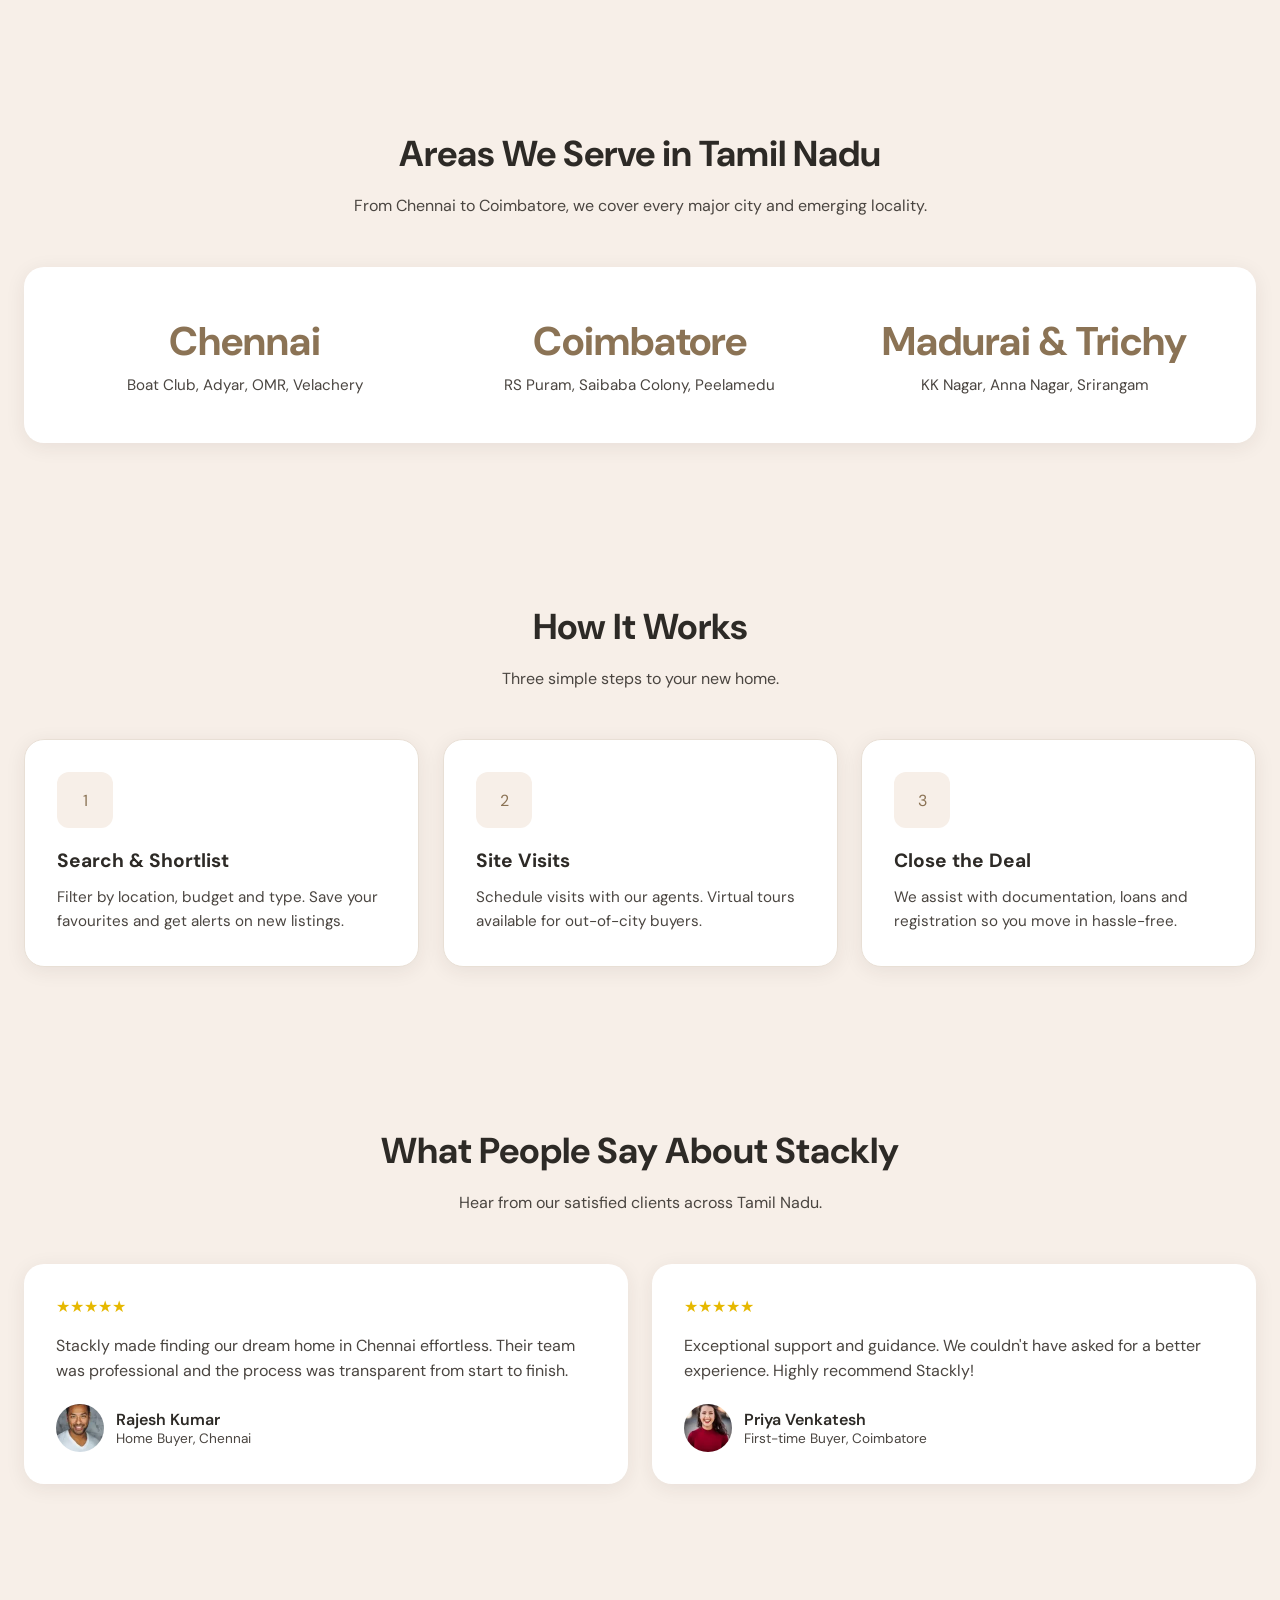
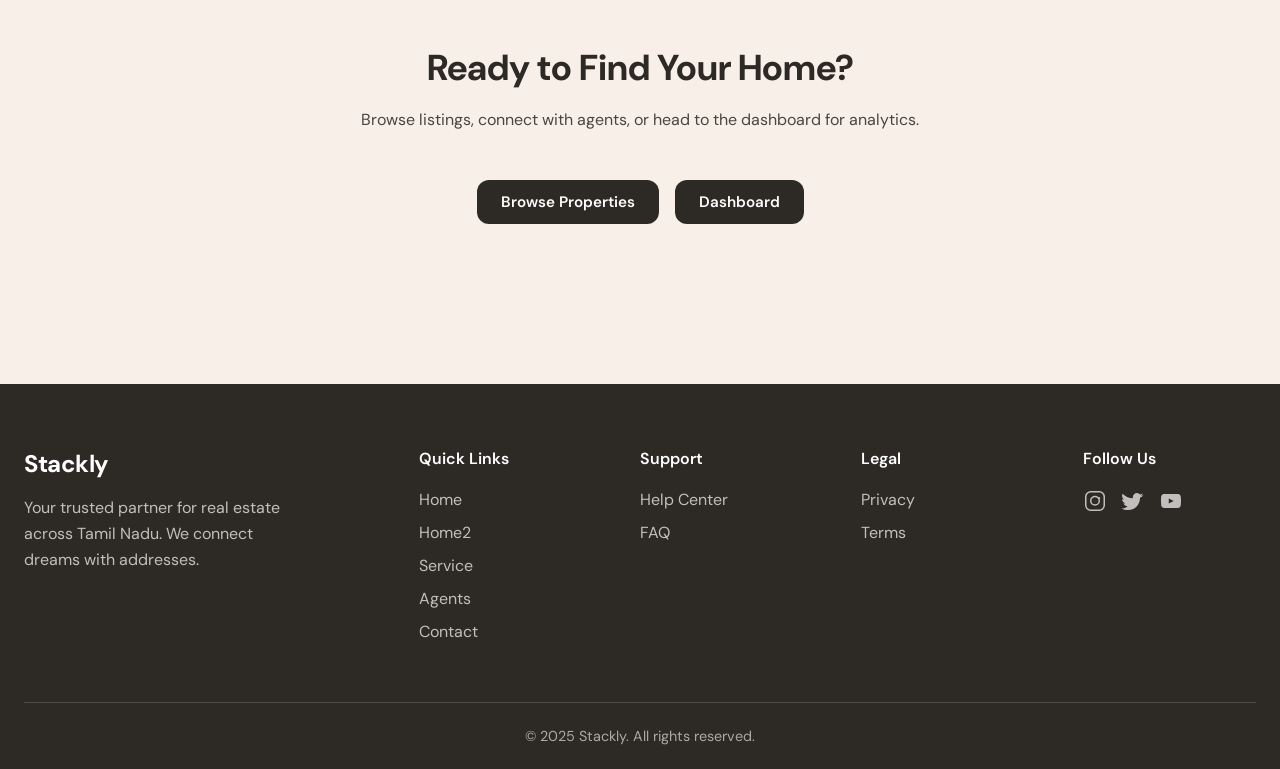
==== commit 70a14c26: "img alteration" ====
--- a/index.html
+++ b/index.html
@@ -9,7 +9,11 @@
 <body>
   <header class="header">
     <nav class="nav-container">
-      <a href="index.html" class="logo">Stackly</a>
+      <!-- logo block: image + company name grouped -->
+      <div class="logo-wrap">
+        <img src="assets/logo.png" alt="Stackly Logo" class="logo-img">
+        <a href="index.html" class="logo">Stackly</a>
+      </div>
       <ul class="nav-links">
         <li class="nav-dropdown">
           <button type="button" class="nav-dropdown-trigger" aria-expanded="false" aria-haspopup="true">
@@ -44,7 +48,7 @@
         <a href="service.html" class="btn-primary">Buy Home</a>
       </div>
       <div class="hero-image-wrap">
-        <img src="https://images.unsplash.com/photo-1600596542815-ffad4c1539a9?w=800&auto=format&fit=crop" alt="Modern dream home">
+        <img src="assets/img1.webp" alt="Modern dream home">
       </div>
     </section>
 
@@ -184,7 +188,7 @@
       <div class="properties-grid">
         <article class="property-card">
           <div class="img-wrap">
-            <img src="https://images.unsplash.com/photo-1613490493576-7fde63acd811?w=600&auto=format&fit=crop" alt="Chennai property">
+            <img src="assets/img2.webpimg1.webp" alt="Chennai property">
           </div>
           <div class="content">
             <div class="location">Boat Club Road, Chennai</div>
@@ -195,7 +199,7 @@
         </article>
         <article class="property-card">
           <div class="img-wrap">
-            <img src="https://images.unsplash.com/photo-1600585154340-be6161a56a0c?w=600&auto=format&fit=crop" alt="Coimbatore property">
+            <img src="assets/img3.webpimg1.webp" alt="Coimbatore property">
           </div>
           <div class="content">
             <div class="location">RS Puram, Coimbatore</div>
@@ -206,7 +210,7 @@
         </article>
         <article class="property-card">
           <div class="img-wrap">
-            <img src="https://images.unsplash.com/photo-1600047509807-ba8f99d2cdde?w=600&auto=format&fit=crop" alt="Madurai villa">
+            <img src="assets/img4.webpimg1.webp" alt="Madurai villa">
           </div>
           <div class="content">
             <div class="location">KK Nagar, Madurai</div>
@@ -267,7 +271,7 @@
           <div class="stars">★★★★★</div>
           <p>Stackly made finding our dream home in Chennai effortless. Their team was professional and the process was transparent from start to finish.</p>
           <div class="author">
-            <img src="https://images.unsplash.com/photo-1507003211169-0a1dd7228f2d?w=96&h=96&fit=crop&crop=face" alt="">
+            <img src="assets/img5.webp" alt="">
             <div>
               <div class="name">Rajesh Kumar</div>
               <div class="role">Home Buyer, Chennai</div>
@@ -278,7 +282,7 @@
           <div class="stars">★★★★★</div>
           <p>Exceptional support and guidance. We couldn't have asked for a better experience. Highly recommend Stackly!</p>
           <div class="author">
-            <img src="https://images.unsplash.com/photo-1494790108377-be9c29b29330?w=96&h=96&fit=crop&crop=face" alt="">
+            <img src="assets/img6.webp" alt="">
             <div>
               <div class="name">Priya Venkatesh</div>
               <div class="role">First-time Buyer, Coimbatore</div>
--- a/css/styles.css
+++ b/css/styles.css
@@ -63,6 +63,13 @@
   height: 72px;
 }
 
+/* logo styles */
+.logo-wrap {
+  display: flex;
+  align-items: center;
+  gap: 8px; /* small space between image and text */
+}
+
 .logo {
   font-size: 1.5rem;
   font-weight: 700;
@@ -70,6 +77,17 @@
   text-decoration: none;
   letter-spacing: -0.02em;
   transition: transform var(--transition), color var(--transition);
+}
+
+/* ensure logo image is not oversized */
+.logo-img {
+  max-height: 40px;
+  width: auto;
+  /* tint the logo to match the theme accent color
+     works best if the source is a monochrome icon; for full control
+     consider using an SVG where you can set fill="currentColor" */
+  filter: grayscale(1) brightness(0) sepia(1) saturate(500%) hue-rotate(20deg);
+  /* adjust the hue-rotate value if the color isn't perfect */
 }
 
 .logo:hover {
@@ -106,6 +124,11 @@
 
 .nav-links a:hover {
   color: var(--color-dark);
+}
+
+/* form error state */
+.input-error {
+  border-color: #e74c3c !important;
 }
 
 .nav-links a:hover::after {
@@ -654,6 +677,11 @@
   display: inline-block;
 }
 
+/* smaller logo size when used in footer */
+.footer .logo-img {
+  max-height: 30px;
+}
+
 .footer-brand p {
   color: rgba(255,255,255,0.7);
   line-height: 1.6;
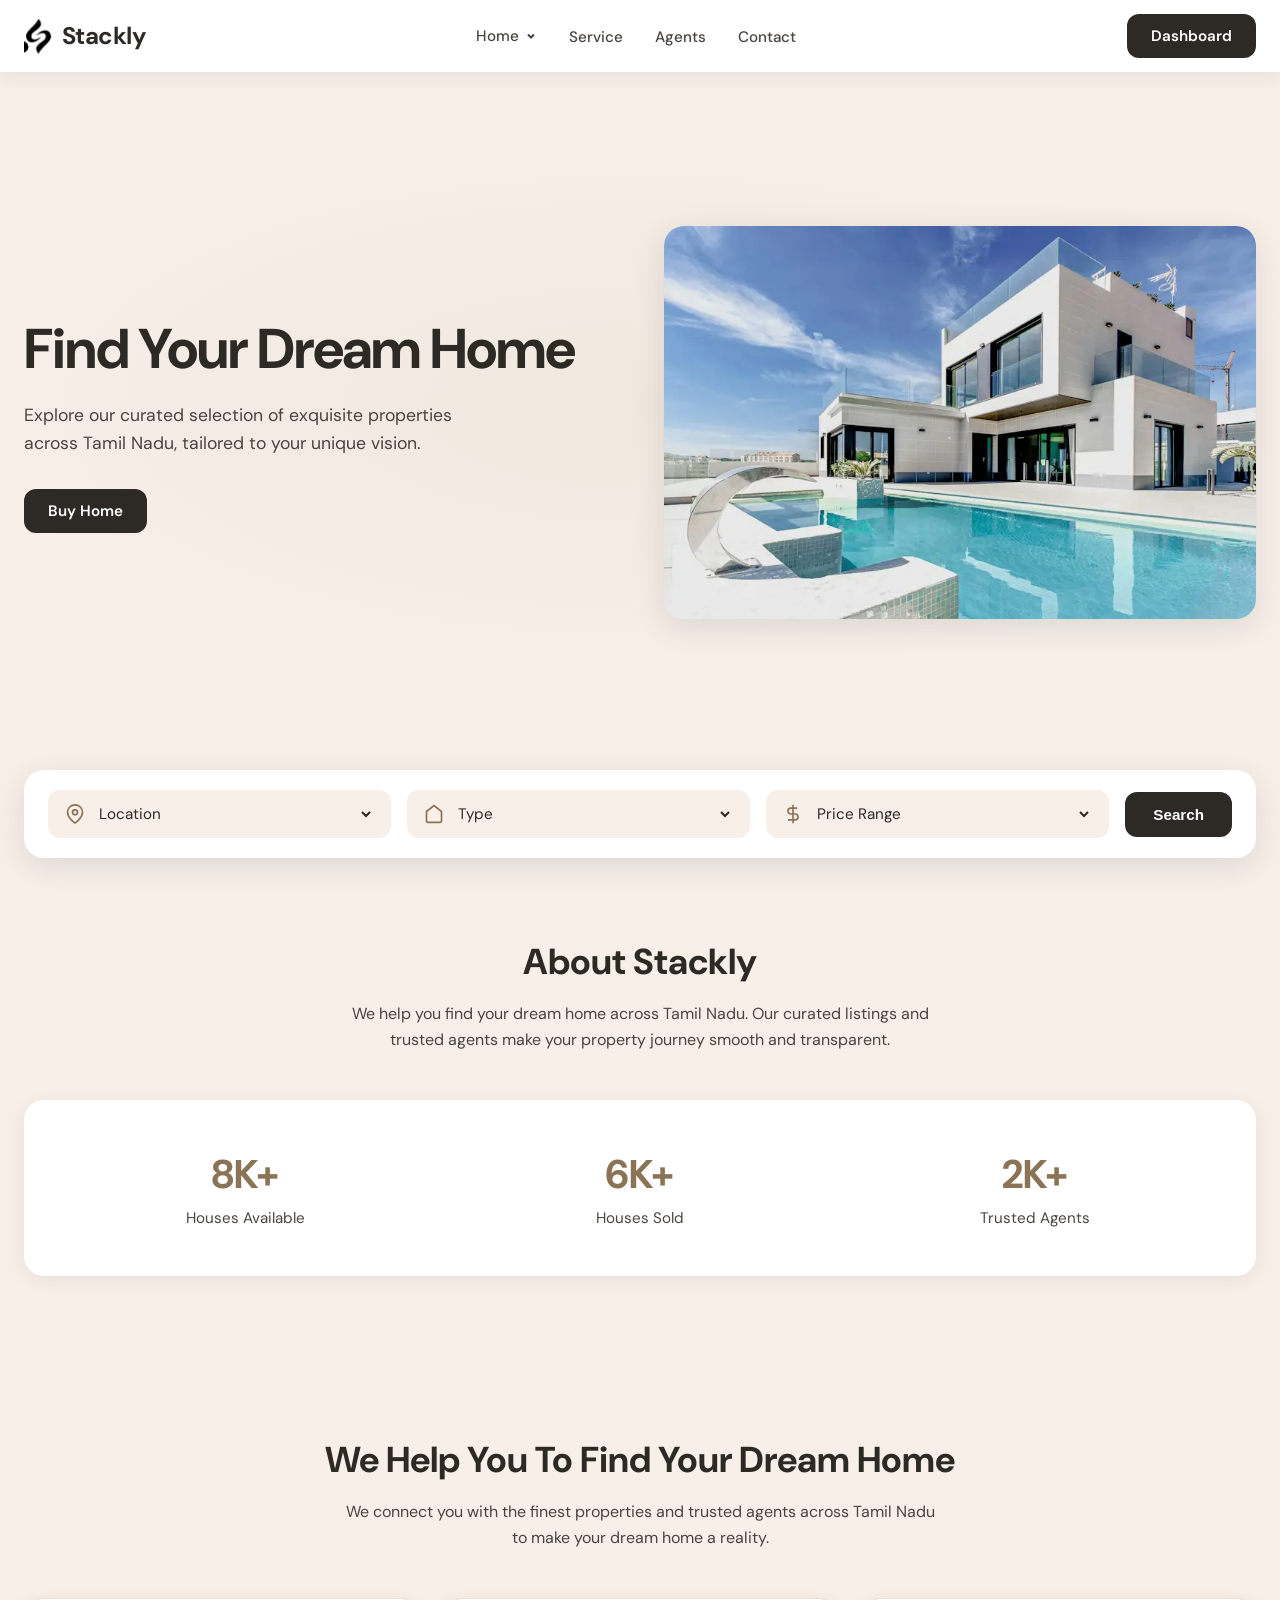
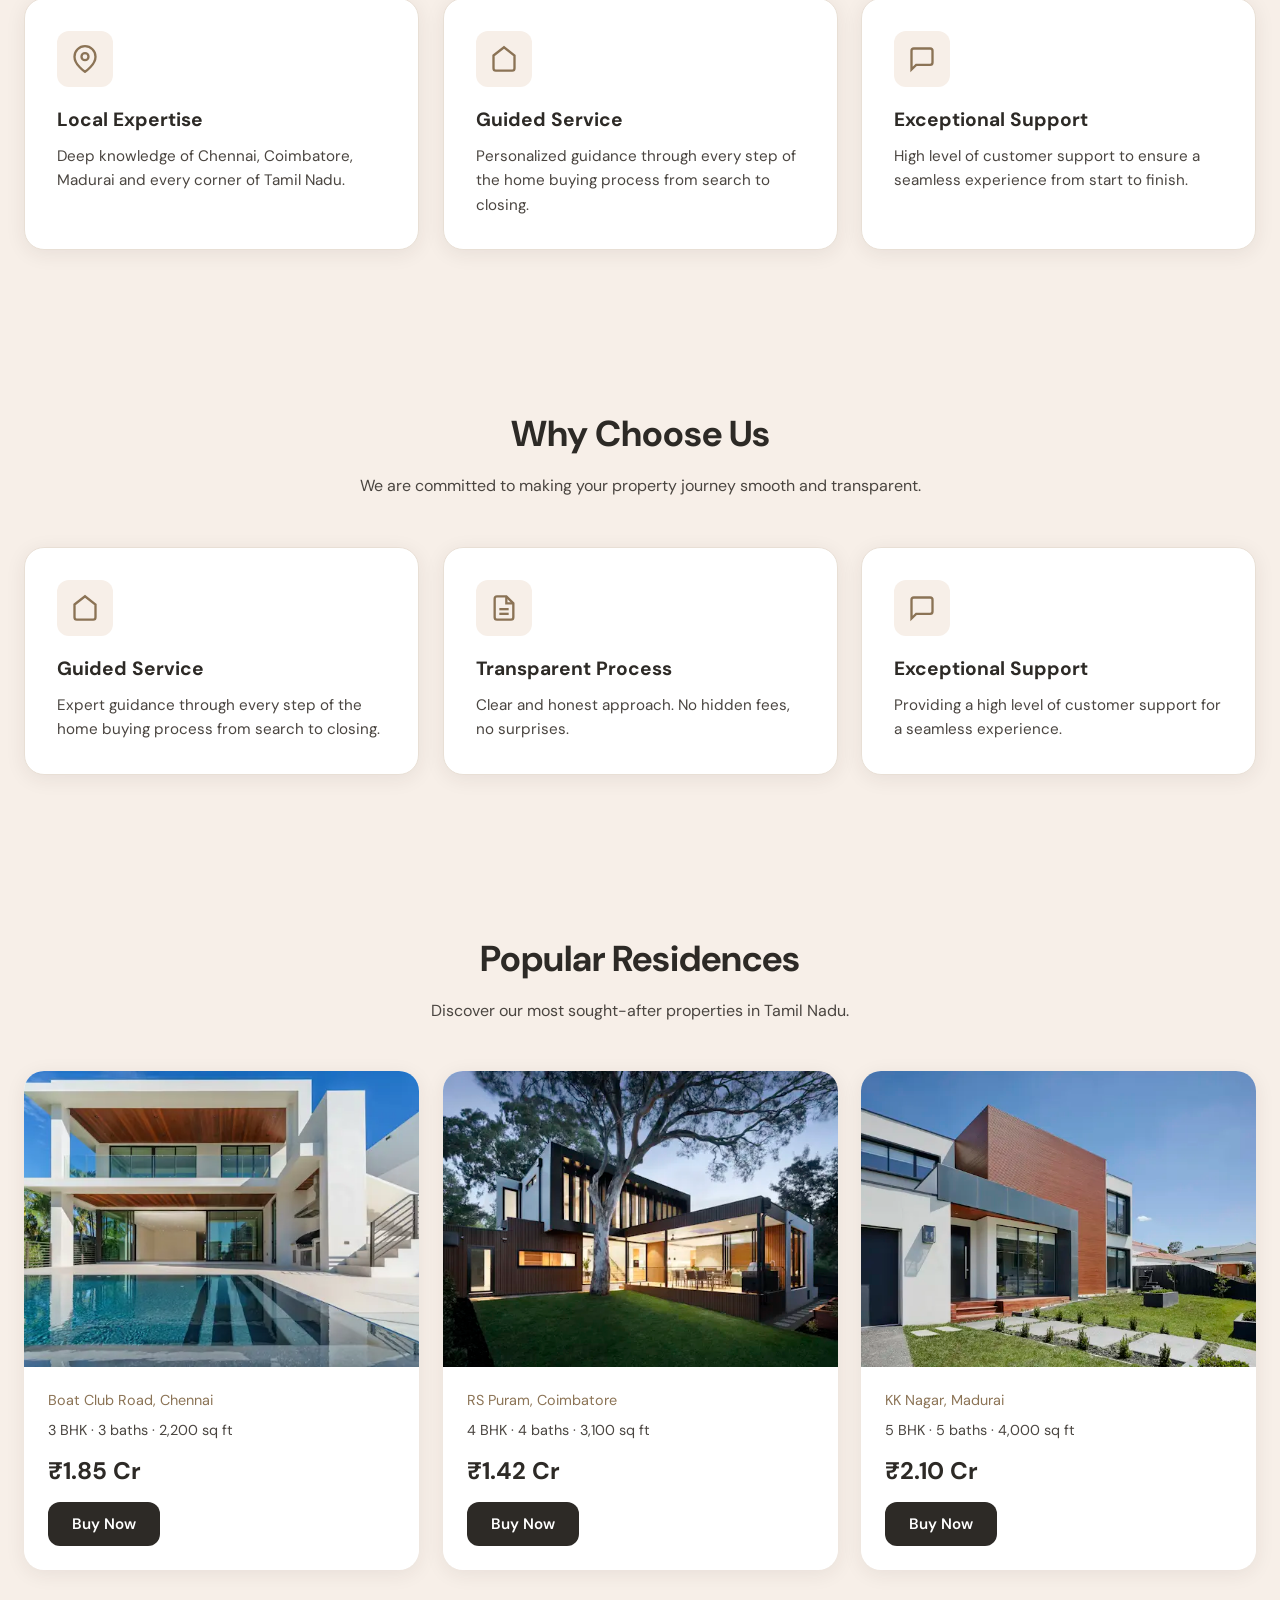
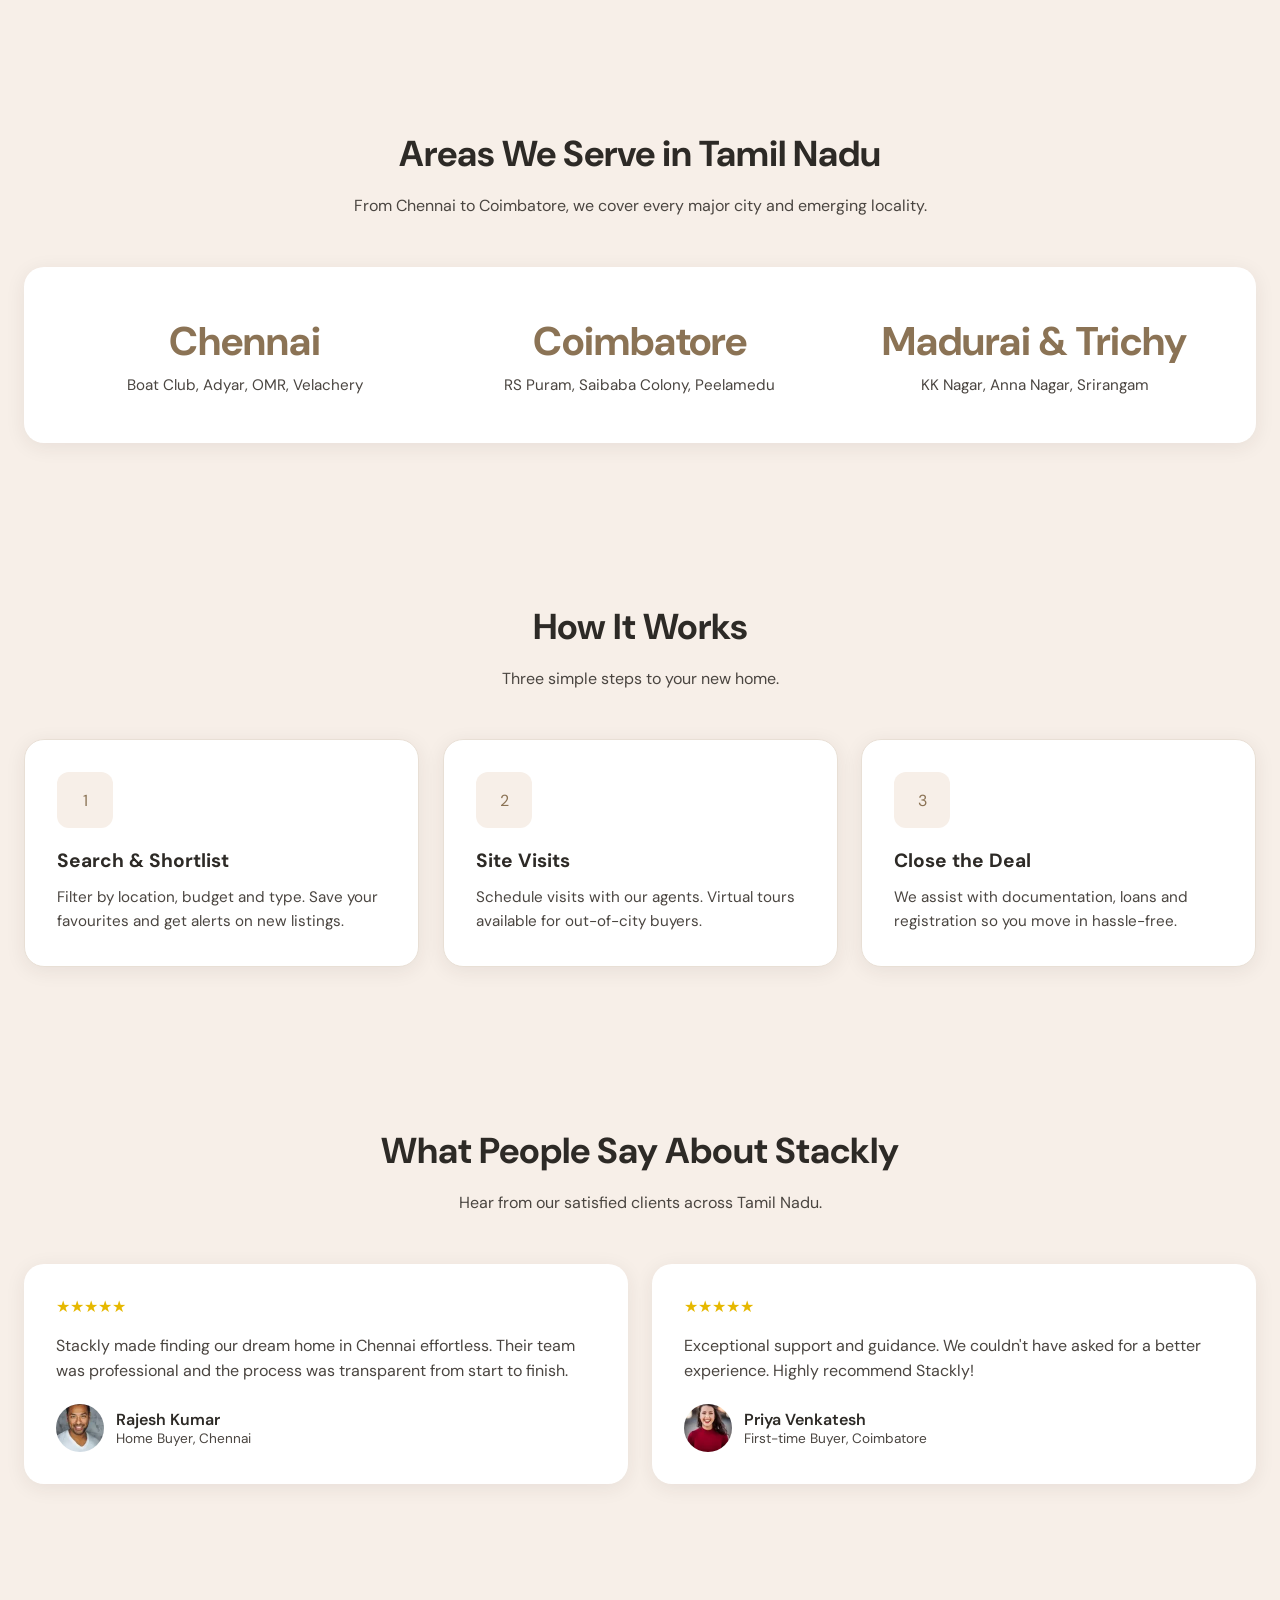
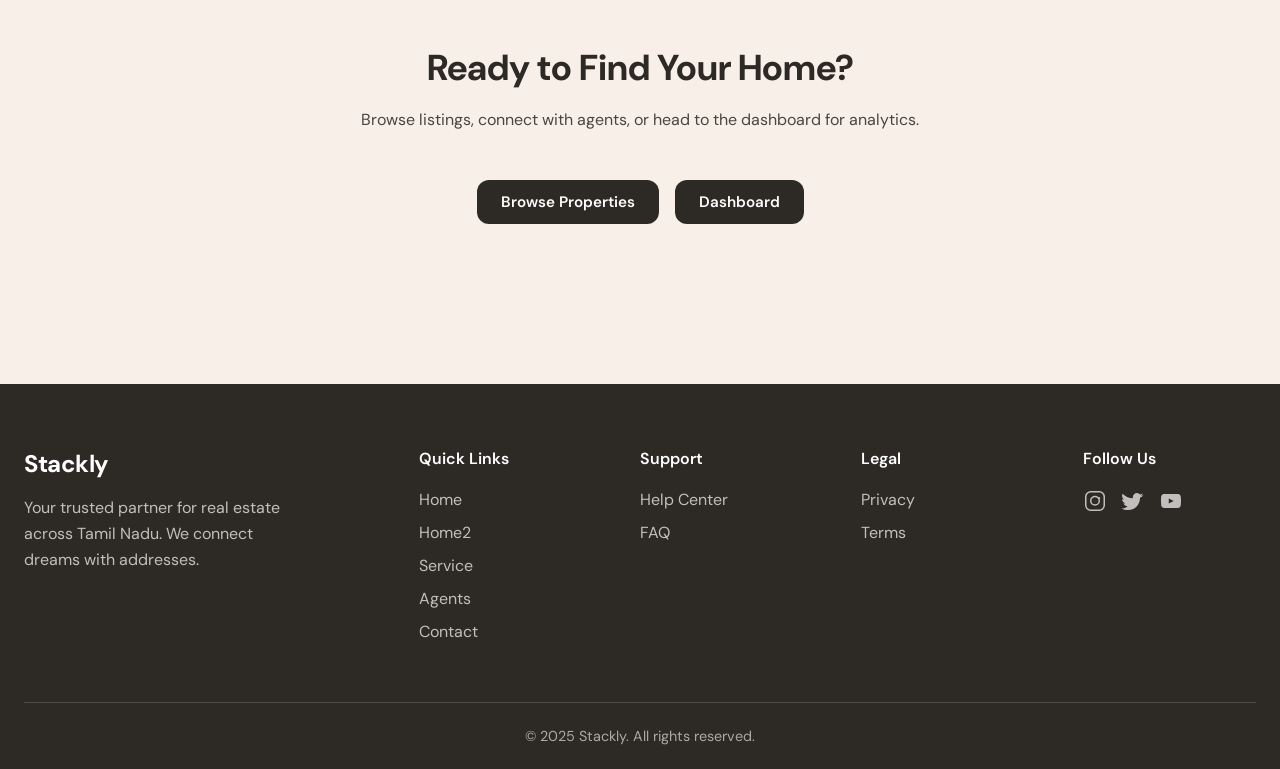
==== commit 2a396ded: "changed images" ====
--- a/index.html
+++ b/index.html
@@ -91,7 +91,7 @@
             <option>₹2 Cr+</option>
           </select>
         </div>
-        <button type="button" class="btn-primary btn-search">Search</button>
+        <button type="button" class="btn-primary btn-search" onclick="window.location.href='404.html';">Search</button>
       </div>
     </div>
 
@@ -188,7 +188,7 @@
       <div class="properties-grid">
         <article class="property-card">
           <div class="img-wrap">
-            <img src="assets/img2.webpimg1.webp" alt="Chennai property">
+            <img src="assets/img2.webp" alt="Chennai property">
           </div>
           <div class="content">
             <div class="location">Boat Club Road, Chennai</div>
@@ -199,7 +199,7 @@
         </article>
         <article class="property-card">
           <div class="img-wrap">
-            <img src="assets/img3.webpimg1.webp" alt="Coimbatore property">
+            <img src="assets/img3.webp" alt="Coimbatore property">
           </div>
           <div class="content">
             <div class="location">RS Puram, Coimbatore</div>
@@ -210,7 +210,7 @@
         </article>
         <article class="property-card">
           <div class="img-wrap">
-            <img src="assets/img4.webpimg1.webp" alt="Madurai villa">
+            <img src="assets/img4.webp" alt="Madurai villa">
           </div>
           <div class="content">
             <div class="location">KK Nagar, Madurai</div>
@@ -322,8 +322,8 @@
         <div class="footer-col">
           <h4>Support</h4>
           <ul>
-            <li><a href="contact.html">Help Center</a></li>
-            <li><a href="contact.html">FAQ</a></li>
+            <li><a href="404.html">Help Center</a></li>
+            <li><a href="404.html">FAQ</a></li>
           </ul>
         </div>
         <div class="footer-col">
--- a/css/styles.css
+++ b/css/styles.css
@@ -908,9 +908,21 @@
   .search-bar-wrap {
     padding: 0 12px;
   }
+  .charts-row {
+    padding: 0 8px;
+  }
+  .dashboard-page {
+    padding-left: 8px;
+    padding-right: 8px;
+    padding-top: 60px;
+  }
 }
 
 @media (max-width: 768px) {
+  body {
+    overflow-x: hidden;
+  }
+
   .menu-toggle {
     display: flex;
   }
@@ -941,6 +953,28 @@
     display: none;
   }
 
+  /* mobile dropdown styling */
+  .nav-dropdown-menu {
+    position: static;
+    display: none;
+    background: var(--color-bg);
+    margin-top: 8px;
+    box-shadow: none;
+    border-radius: 0;
+    opacity: 1;
+    visibility: visible;
+    transform: none;
+    padding: 12px 0 12px 20px;
+  }
+
+  .nav-dropdown.open .nav-dropdown-menu {
+    display: block;
+  }
+
+  .nav-dropdown-menu a {
+    padding: 8px 0;
+  }
+
   .hero {
     grid-template-columns: 1fr;
     padding-top: 100px;
@@ -1004,10 +1038,32 @@
 
   .charts-row {
     grid-template-columns: 1fr;
+    padding: 0 12px;
+    max-width: 100%;
   }
 
   .chart-card {
-    height: 280px;
+    height: 200px;
+    padding: 16px;
+    overflow: hidden;
+  }
+
+  .chart-container {
+    height: 120px;
+    width: 100%;
+    overflow: hidden;
+  }
+
+  .dashboard-page {
+    padding-top: 80px;
+    padding-bottom: 40px;
+    padding-left: 12px;
+    padding-right: 12px;
+  }
+
+  .dashboard-page h1 {
+    font-size: 1.5rem;
+    margin-bottom: 24px;
   }
 }
 
